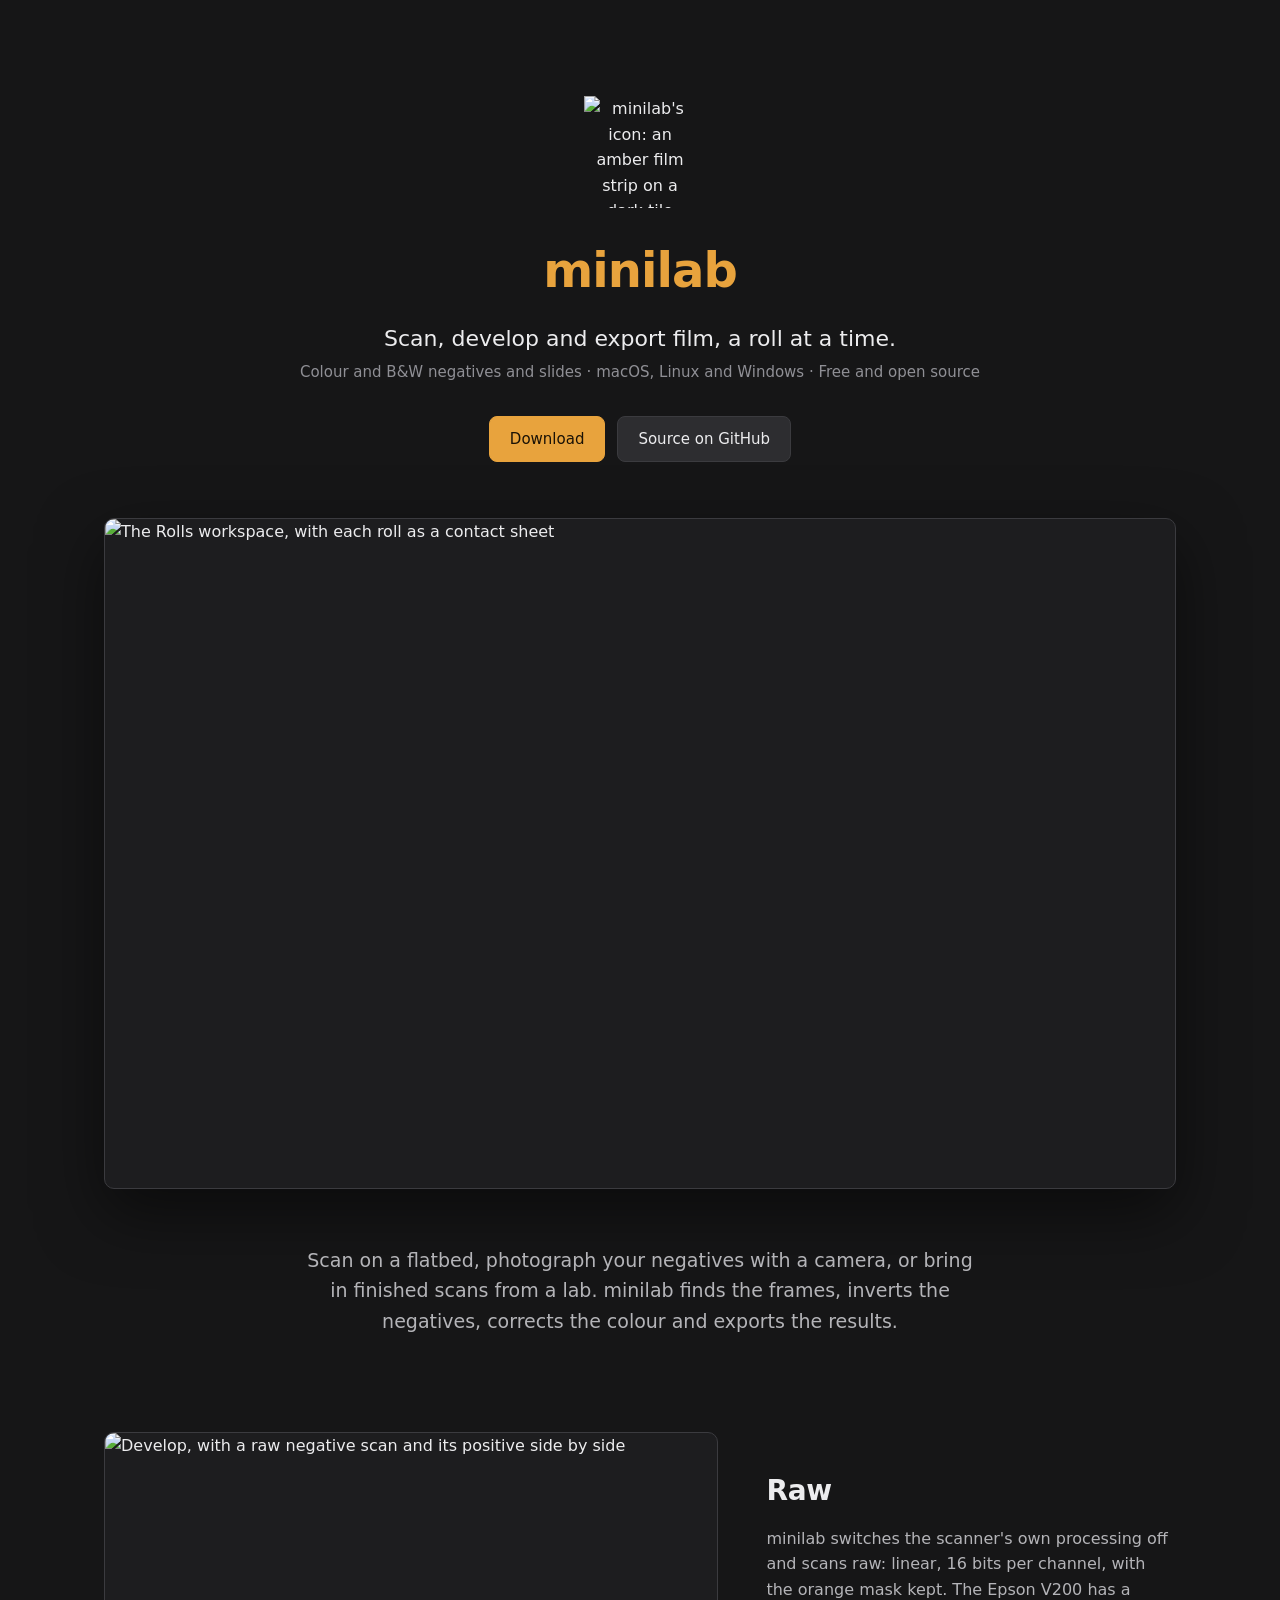
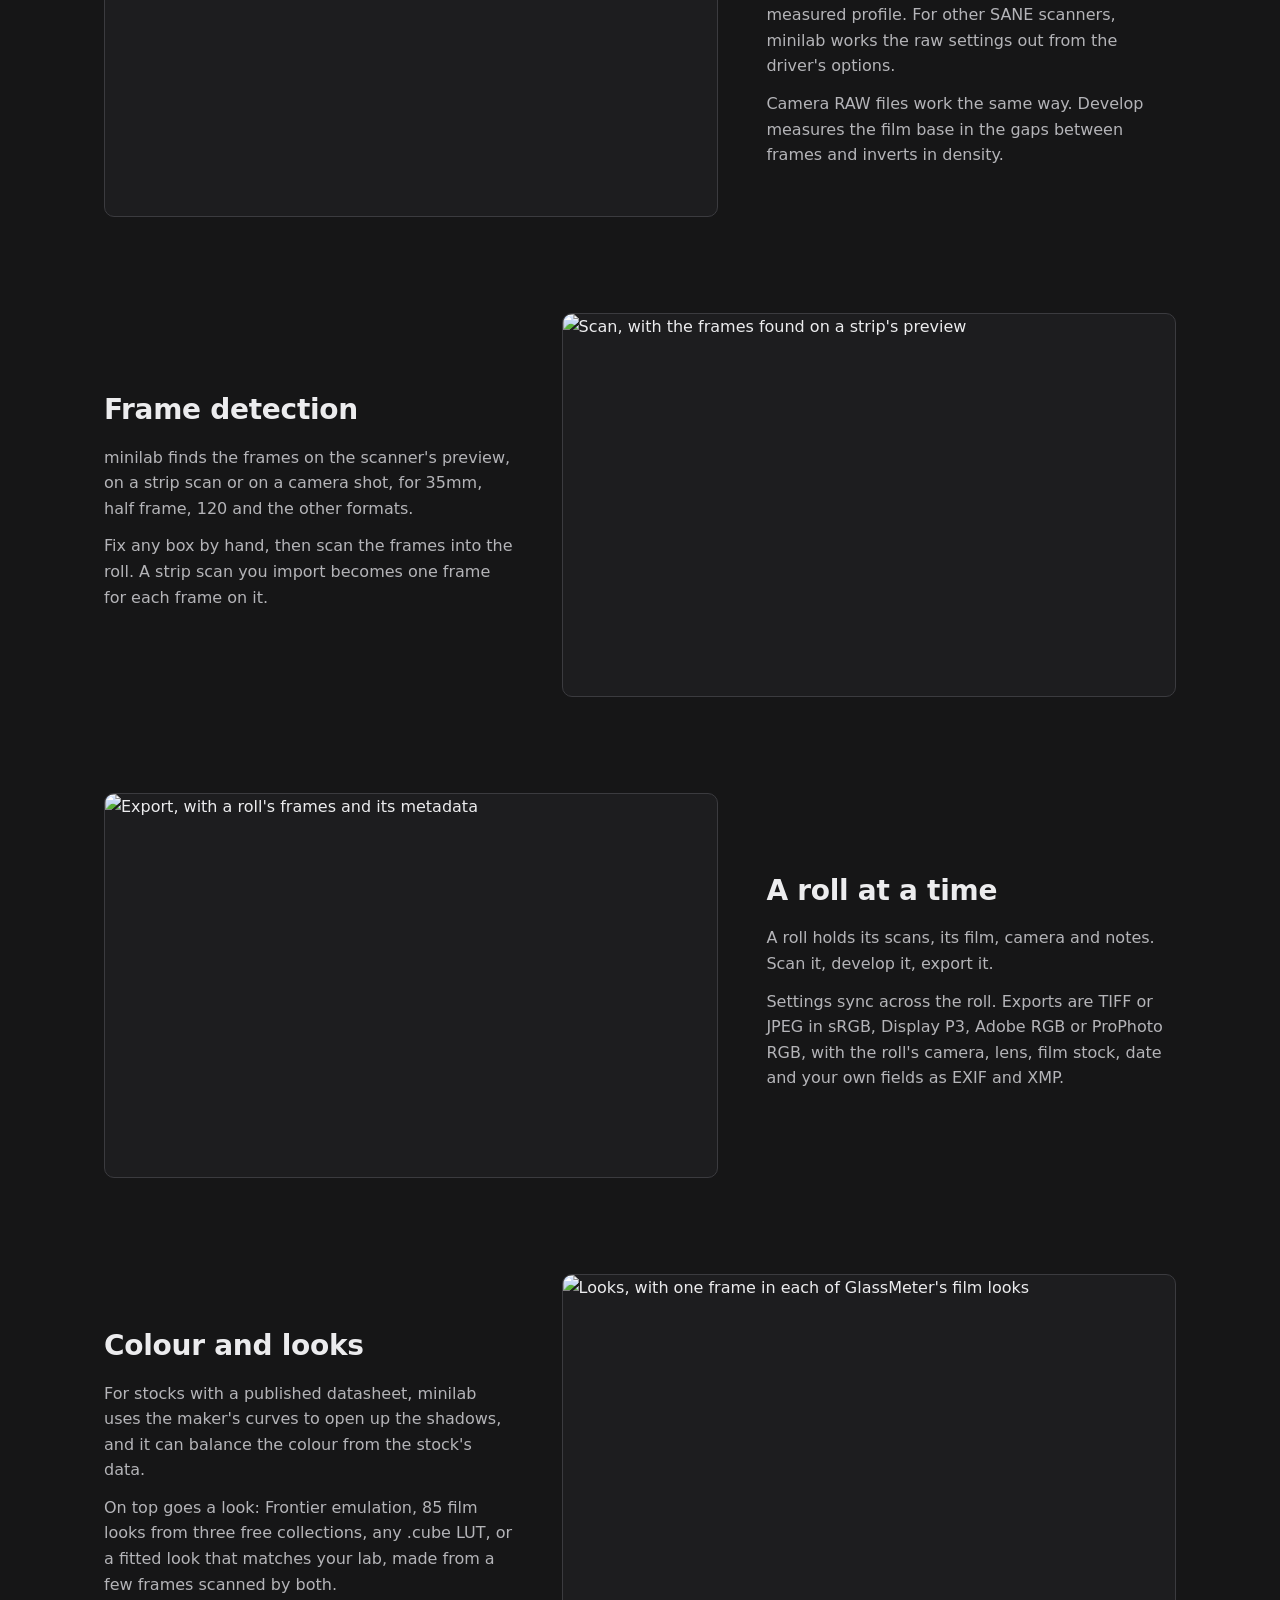
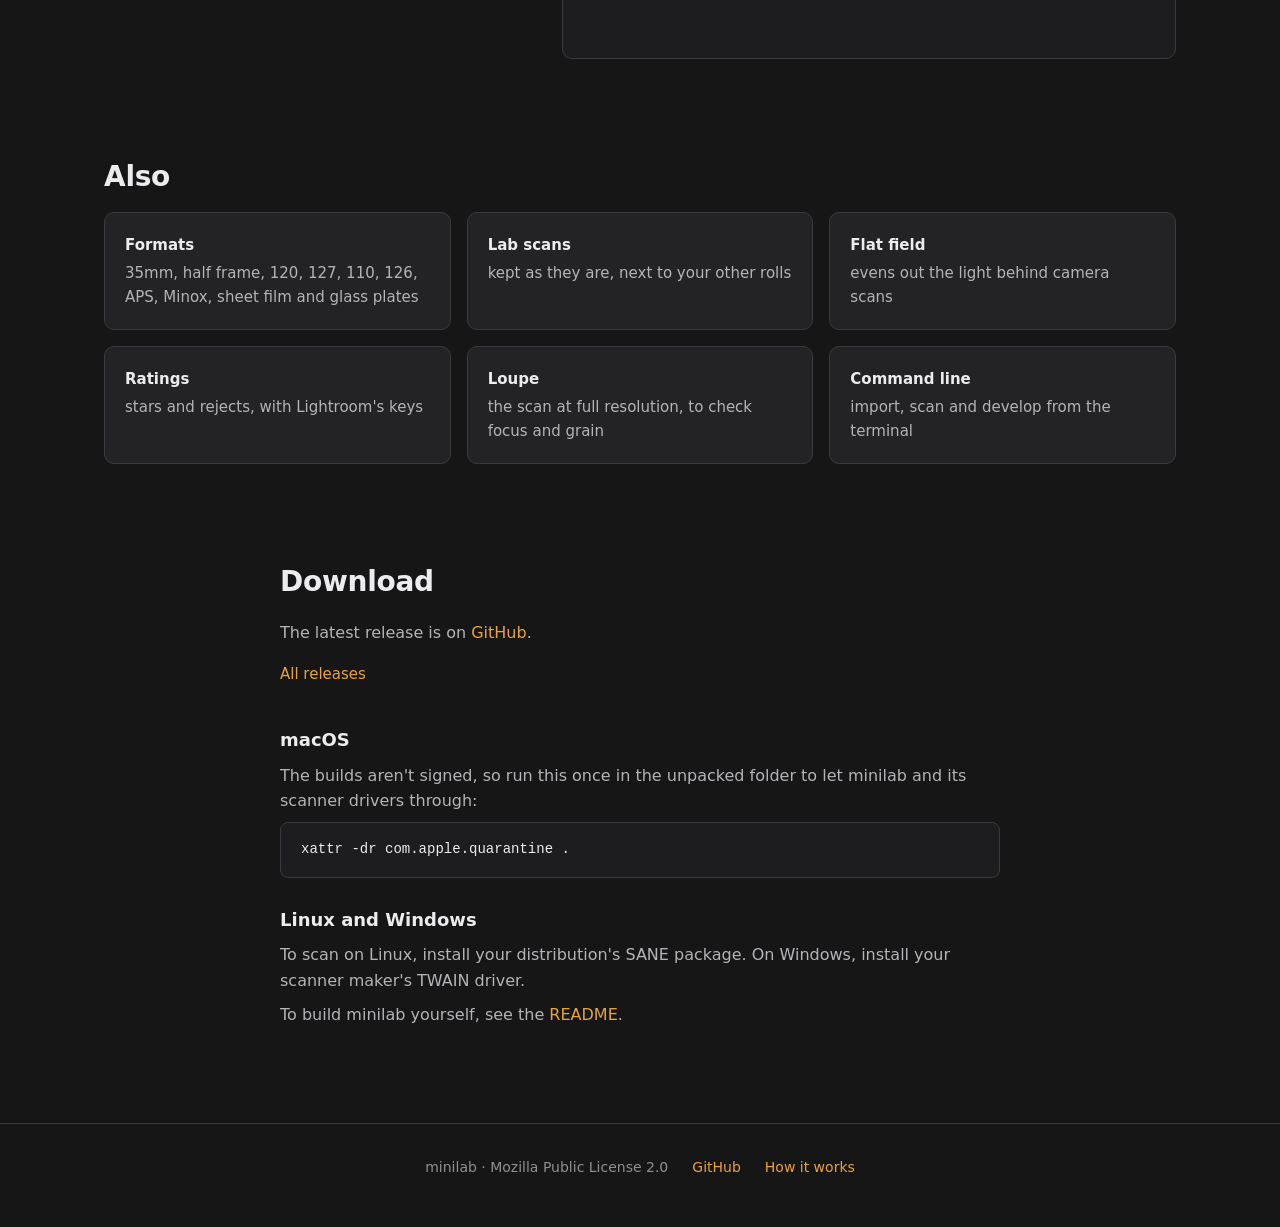
==== site/index.html @ f27b5170 "feat: A website on GitHub Pages site/ has a one-page site in the app's colours: what minilab does, a" ====
<!doctype html>
<html lang="en">
<head>
  <meta charset="utf-8">
  <meta name="viewport" content="width=device-width, initial-scale=1">
  <title>minilab: scan, develop and export film</title>
  <meta name="description" content="minilab scans, develops and exports film, a roll at a time. Colour and black and white negatives and slides, on macOS, Linux and Windows. Free and open source.">
  <link rel="icon" href="icon.svg" type="image/svg+xml">
  <link rel="stylesheet" href="style.css">
</head>
<body>
  <header class="hero">
    <img class="icon" src="icon.svg" width="112" height="112" alt="minilab's icon: an amber film strip on a dark tile">
    <h1>minilab</h1>
    <p class="lead">Scan, develop and export film, a roll at a time.</p>
    <p class="facts">Colour and B&amp;W negatives and slides · macOS, Linux and Windows · Free and open source</p>
    <nav class="actions">
      <a class="button primary" href="#download">Download</a>
      <a class="button" href="https://github.com/vdmkenny/minilab">Source on GitHub</a>
    </nav>
  </header>

  <main>
    <figure class="shot wide">
      <img src="images/rolls.webp" width="2880" height="1800" alt="The Rolls workspace, with each roll as a contact sheet">
    </figure>

    <p class="intro">Scan on a flatbed, photograph your negatives with a camera, or bring in finished
      scans from a lab. minilab finds the frames, inverts the negatives, corrects the colour and
      exports the results.</p>

    <section class="feature">
      <figure class="shot"><img src="images/develop.webp" width="2880" height="1800" loading="lazy" alt="Develop, with a raw negative scan and its positive side by side"></figure>
      <div class="text">
        <h2>Raw</h2>
        <p>minilab switches the scanner's own processing off and scans raw: linear, 16 bits per
          channel, with the orange mask kept. The Epson V200 has a measured profile. For other SANE
          scanners, minilab works the raw settings out from the driver's options.</p>
        <p>Camera RAW files work the same way. Develop measures the film base in the gaps between
          frames and inverts in density.</p>
      </div>
    </section>

    <section class="feature">
      <figure class="shot"><img src="images/scan.webp" width="2880" height="1800" loading="lazy" alt="Scan, with the frames found on a strip's preview"></figure>
      <div class="text">
        <h2>Frame detection</h2>
        <p>minilab finds the frames on the scanner's preview, on a strip scan or on a camera shot,
          for 35mm, half frame, 120 and the other formats.</p>
        <p>Fix any box by hand, then scan the frames into the roll. A strip scan you import becomes
          one frame for each frame on it.</p>
      </div>
    </section>

    <section class="feature">
      <figure class="shot"><img src="images/export.webp" width="2880" height="1800" loading="lazy" alt="Export, with a roll's frames and its metadata"></figure>
      <div class="text">
        <h2>A roll at a time</h2>
        <p>A roll holds its scans, its film, camera and notes. Scan it, develop it, export it.</p>
        <p>Settings sync across the roll. Exports are TIFF or JPEG in sRGB, Display P3, Adobe RGB or
          ProPhoto RGB, with the roll's camera, lens, film stock, date and your own fields as EXIF
          and XMP.</p>
      </div>
    </section>

    <section class="feature">
      <figure class="shot"><img src="images/looks.webp" width="2880" height="1800" loading="lazy" alt="Looks, with one frame in each of GlassMeter's film looks"></figure>
      <div class="text">
        <h2>Colour and looks</h2>
        <p>For stocks with a published datasheet, minilab uses the maker's curves to open up the
          shadows, and it can balance the colour from the stock's data.</p>
        <p>On top goes a look: Frontier emulation, 85 film looks from three free collections, any
          .cube LUT, or a fitted look that matches your lab, made from a few frames scanned by
          both.</p>
      </div>
    </section>

    <section class="more">
      <h2>Also</h2>
      <ul>
        <li><strong>Formats</strong> 35mm, half frame, 120, 127, 110, 126, APS, Minox, sheet film and glass plates</li>
        <li><strong>Lab scans</strong> kept as they are, next to your other rolls</li>
        <li><strong>Flat field</strong> evens out the light behind camera scans</li>
        <li><strong>Ratings</strong> stars and rejects, with Lightroom's keys</li>
        <li><strong>Loupe</strong> the scan at full resolution, to check focus and grain</li>
        <li><strong>Command line</strong> import, scan and develop from the terminal</li>
      </ul>
    </section>

    <section id="download" class="download">
      <h2>Download</h2>
      <p id="release" class="release">The latest release is on <a href="https://github.com/vdmkenny/minilab/releases/latest">GitHub</a>.</p>
      <ul id="files" class="files"></ul>
      <p id="extras" class="extras"><a href="https://github.com/vdmkenny/minilab/releases">All releases</a></p>

      <div class="setup">
        <h3>macOS</h3>
        <p>The builds aren't signed, so run this once in the unpacked folder to let minilab and its
          scanner drivers through:</p>
        <pre><code>xattr -dr com.apple.quarantine .</code></pre>
        <h3>Linux and Windows</h3>
        <p>To scan on Linux, install your distribution's SANE package. On Windows, install your
          scanner maker's TWAIN driver.</p>
        <p>To build minilab yourself, see the <a href="https://github.com/vdmkenny/minilab#building-it-yourself">README</a>.</p>
      </div>
    </section>
  </main>

  <footer>
    <span>minilab · Mozilla Public License 2.0</span>
    <a href="https://github.com/vdmkenny/minilab">GitHub</a>
    <a href="https://github.com/vdmkenny/minilab/blob/main/docs/design.md">How it works</a>
  </footer>

  <script src="downloads.js"></script>
</body>
</html>
---- site/style.css ----
/* The app's own colours, from src/ui/theme.zig. */
:root {
  --page: #1d1d1f;
  --header: #161617;
  --panel: #232325;
  --control: #2d2d30;
  --border: #3b3b3f;
  --text: #ececee;
  --text-secondary: #b4b4b8;
  --text-tertiary: #8f8f95;
  --accent: #e8a33d;
  --on-accent: #1a1206;
  --mono: ui-monospace, "SF Mono", "JetBrains Mono", Menlo, Consolas, monospace;
  color-scheme: dark;
}

* {
  box-sizing: border-box;
}

body {
  margin: 0;
  background: var(--header);
  color: var(--text);
  font: 16px/1.6 system-ui, -apple-system, "Segoe UI", "IBM Plex Sans", sans-serif;
  -webkit-font-smoothing: antialiased;
}

a {
  color: var(--accent);
  text-decoration: none;
}

a:hover {
  text-decoration: underline;
}

main {
  max-width: 1120px;
  margin: 0 auto;
  padding: 0 24px;
}

.hero {
  text-align: center;
  padding: 96px 24px 56px;
}

.icon {
  display: block;
  margin: 0 auto 24px;
}

h1 {
  margin: 0;
  color: var(--accent);
  font-size: 48px;
  font-weight: 600;
  letter-spacing: -0.02em;
}

.lead {
  margin: 12px 0 4px;
  font-size: 22px;
  color: var(--text);
}

.facts {
  margin: 0;
  color: var(--text-tertiary);
  font-size: 15px;
}

.actions {
  display: flex;
  gap: 12px;
  justify-content: center;
  flex-wrap: wrap;
  margin-top: 32px;
}

.button {
  display: inline-block;
  padding: 10px 20px;
  border: 1px solid var(--border);
  border-radius: 8px;
  background: var(--control);
  color: var(--text);
  font-size: 15px;
  font-weight: 500;
}

.button:hover {
  text-decoration: none;
  border-color: var(--text-tertiary);
}

.button.primary {
  background: var(--accent);
  border-color: var(--accent);
  color: var(--on-accent);
}

.shot {
  margin: 0;
}

.shot img {
  display: block;
  width: 100%;
  height: auto;
  border: 1px solid var(--border);
  border-radius: 10px;
  background: var(--page);
}

.shot.wide img {
  box-shadow: 0 24px 64px rgba(0, 0, 0, 0.5);
}

.intro {
  max-width: 680px;
  margin: 56px auto 96px;
  text-align: center;
  color: var(--text-secondary);
  font-size: 19px;
}

.feature {
  display: grid;
  grid-template-columns: 3fr 2fr;
  gap: 48px;
  align-items: center;
  margin-bottom: 96px;
}

.feature:nth-of-type(even) {
  grid-template-columns: 2fr 3fr;
}

.feature:nth-of-type(even) .shot {
  order: 2;
}

h2 {
  margin: 0 0 12px;
  font-size: 28px;
  font-weight: 600;
  letter-spacing: -0.01em;
}

.text p {
  margin: 0 0 12px;
  color: var(--text-secondary);
}

.more {
  margin-bottom: 96px;
}

.more ul {
  display: grid;
  grid-template-columns: repeat(3, 1fr);
  gap: 16px;
  margin: 0;
  padding: 0;
  list-style: none;
}

.more li {
  padding: 20px;
  border: 1px solid var(--border);
  border-radius: 10px;
  background: var(--panel);
  color: var(--text-secondary);
  font-size: 15px;
}

.more strong {
  display: block;
  margin-bottom: 4px;
  color: var(--text);
  font-weight: 600;
}

.download {
  max-width: 720px;
  margin: 0 auto 96px;
}

.release {
  color: var(--text-secondary);
}

.files {
  margin: 16px 0;
  padding: 0;
  list-style: none;
  border: 1px solid var(--border);
  border-radius: 10px;
  background: var(--panel);
}

.files:empty {
  display: none;
}

.files li + li {
  border-top: 1px solid var(--border);
}

.files a {
  display: flex;
  justify-content: space-between;
  gap: 16px;
  padding: 14px 20px;
  color: var(--text);
}

.files a:hover {
  background: var(--control);
  text-decoration: none;
}

.files .name {
  font-family: var(--mono);
  font-size: 13px;
  color: var(--text-tertiary);
  text-align: right;
}

.extras {
  color: var(--text-tertiary);
  font-size: 15px;
}

.setup {
  margin-top: 40px;
}

h3 {
  margin: 28px 0 8px;
  font-size: 18px;
  font-weight: 600;
}

.setup p {
  margin: 0 0 8px;
  color: var(--text-secondary);
}

pre {
  margin: 8px 0 0;
  padding: 14px 20px;
  border: 1px solid var(--border);
  border-radius: 8px;
  background: var(--page);
  overflow-x: auto;
}

code {
  font-family: var(--mono);
  font-size: 14px;
}

footer {
  display: flex;
  gap: 24px;
  justify-content: center;
  flex-wrap: wrap;
  padding: 32px 24px 48px;
  border-top: 1px solid var(--border);
  color: var(--text-tertiary);
  font-size: 14px;
}

@media (max-width: 860px) {
  .hero {
    padding-top: 64px;
  }

  .feature,
  .feature:nth-of-type(even) {
    grid-template-columns: 1fr;
    gap: 24px;
  }

  .feature:nth-of-type(even) .shot {
    order: 0;
  }

  .more ul {
    grid-template-columns: 1fr;
  }

  .files a {
    flex-direction: column;
    gap: 2px;
  }

  .files .name {
    text-align: left;
  }
}
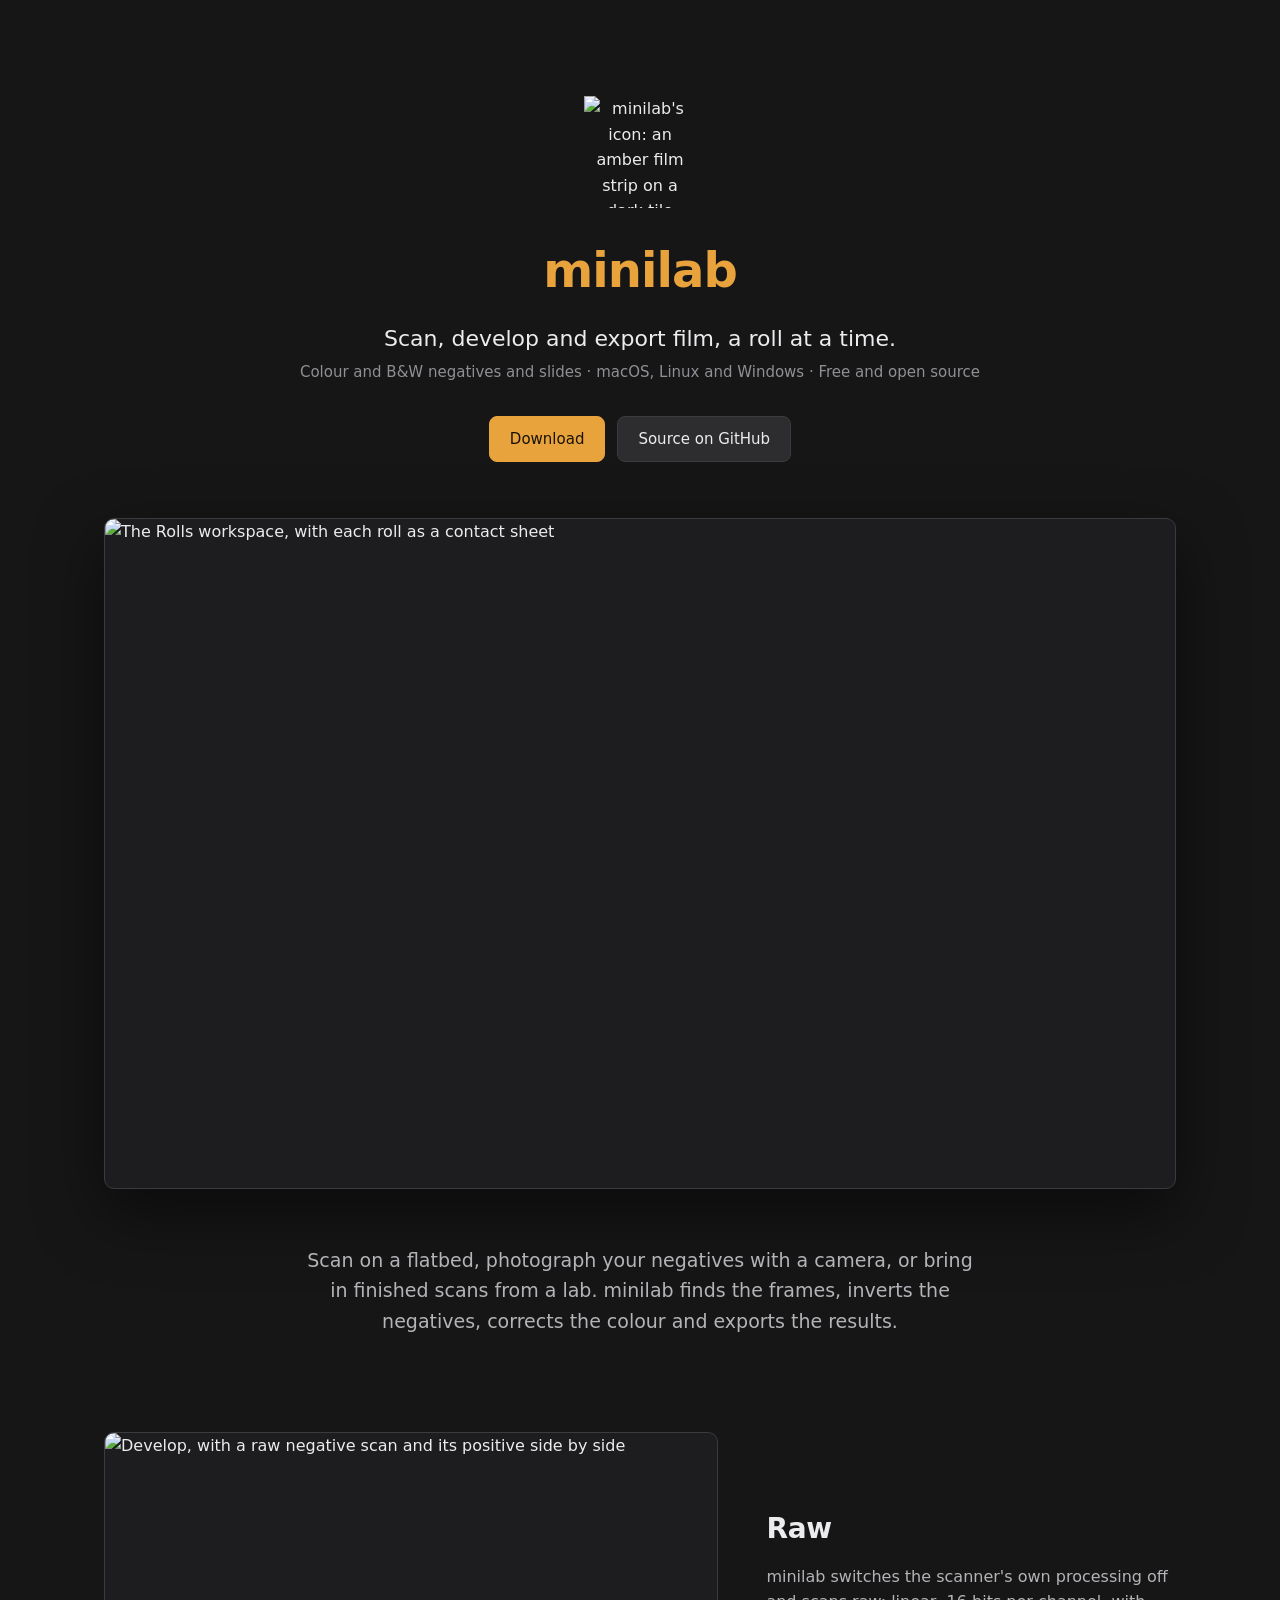
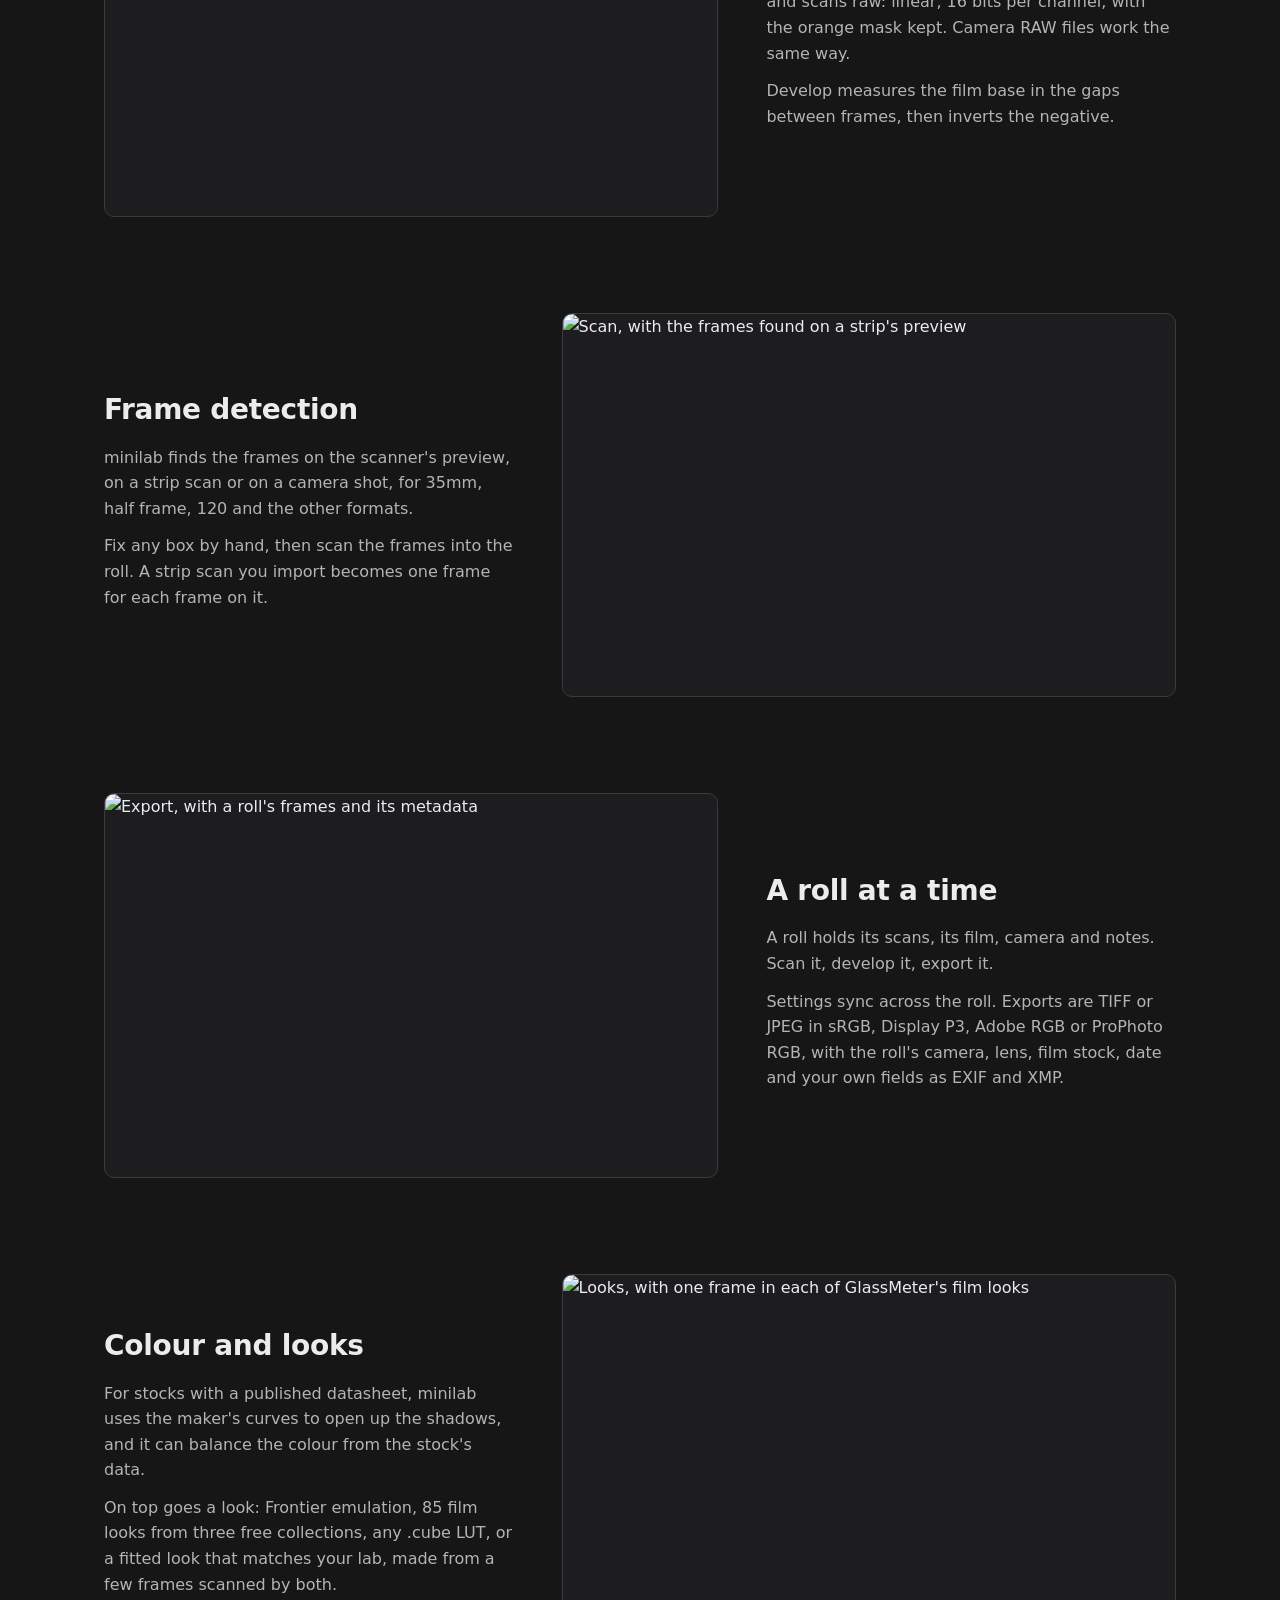
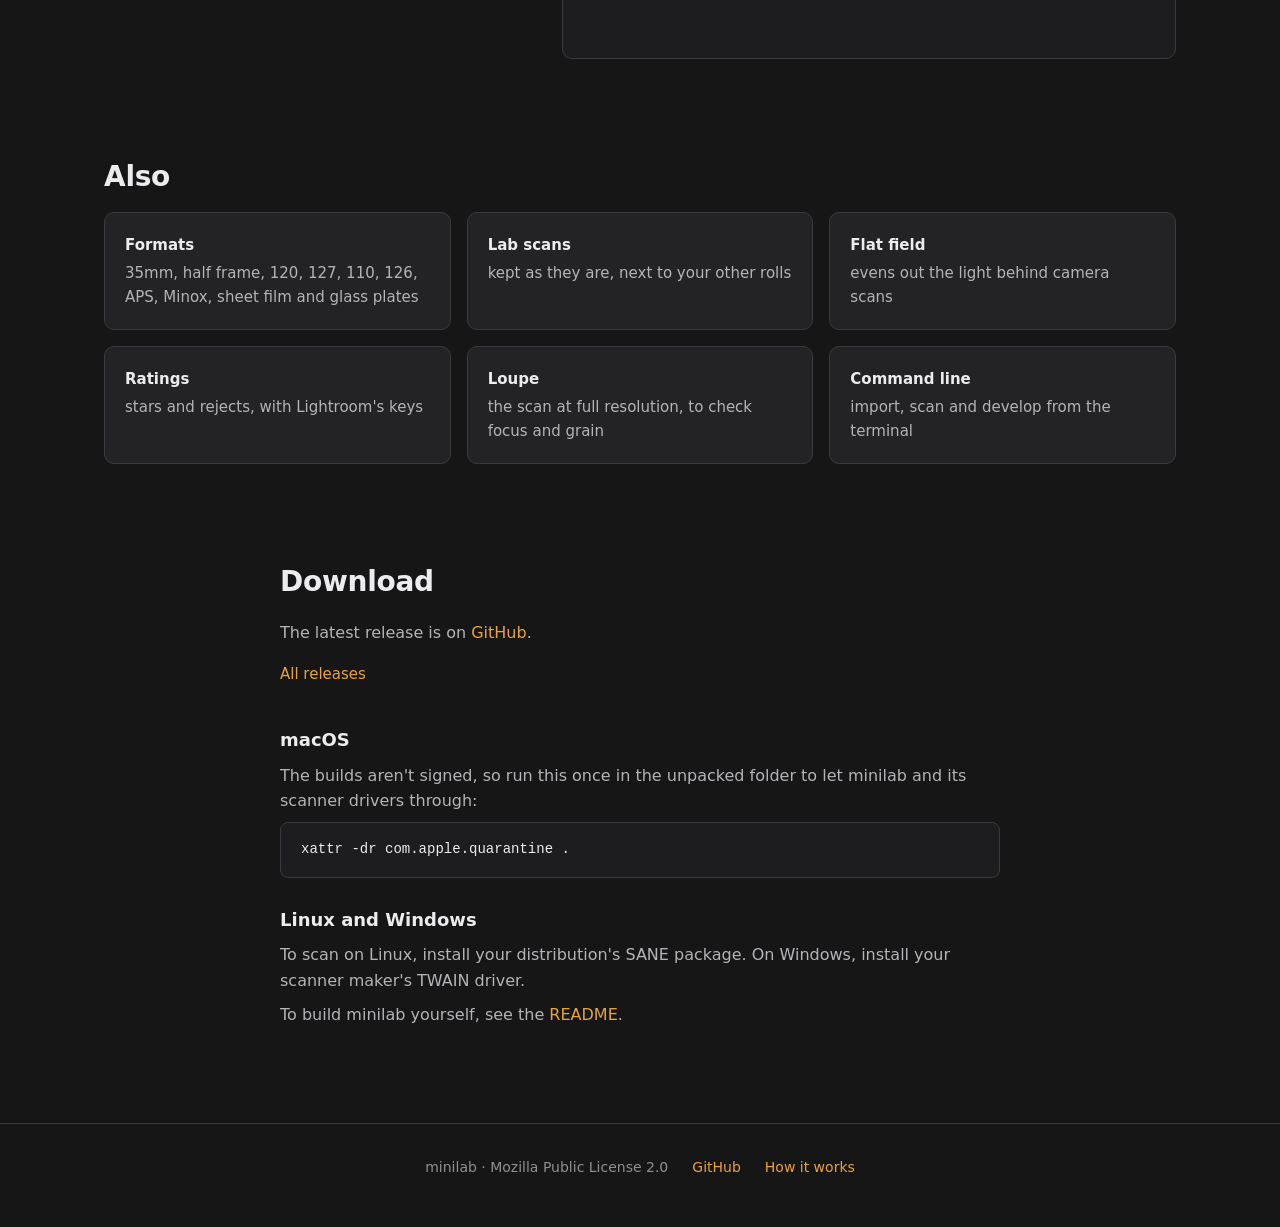
==== commit 264f50fa: "feat: The site's Raw section without the scanner model and internal terms" ====
--- a/site/index.html
+++ b/site/index.html
@@ -34,10 +34,8 @@
       <div class="text">
         <h2>Raw</h2>
         <p>minilab switches the scanner's own processing off and scans raw: linear, 16 bits per
-          channel, with the orange mask kept. The Epson V200 has a measured profile. For other SANE
-          scanners, minilab works the raw settings out from the driver's options.</p>
-        <p>Camera RAW files work the same way. Develop measures the film base in the gaps between
-          frames and inverts in density.</p>
+          channel, with the orange mask kept. Camera RAW files work the same way.</p>
+        <p>Develop measures the film base in the gaps between frames, then inverts the negative.</p>
       </div>
     </section>
 
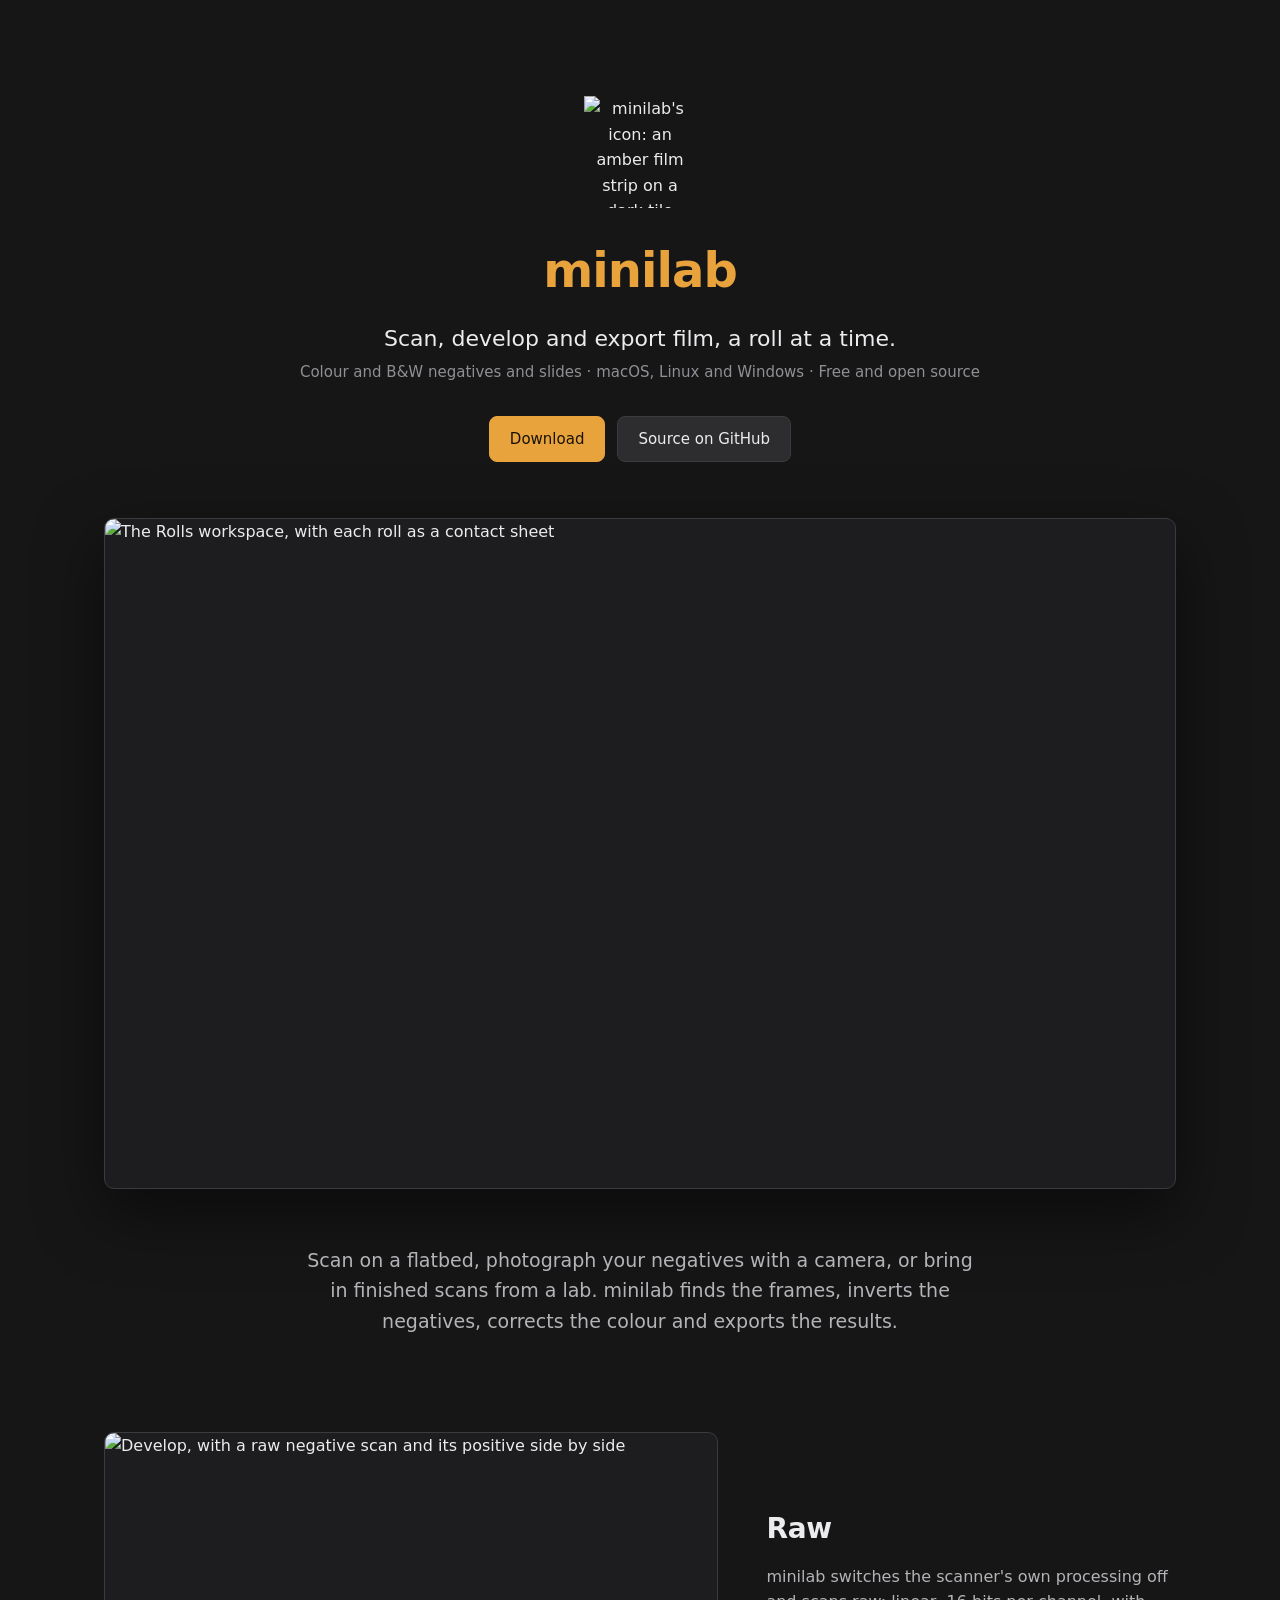
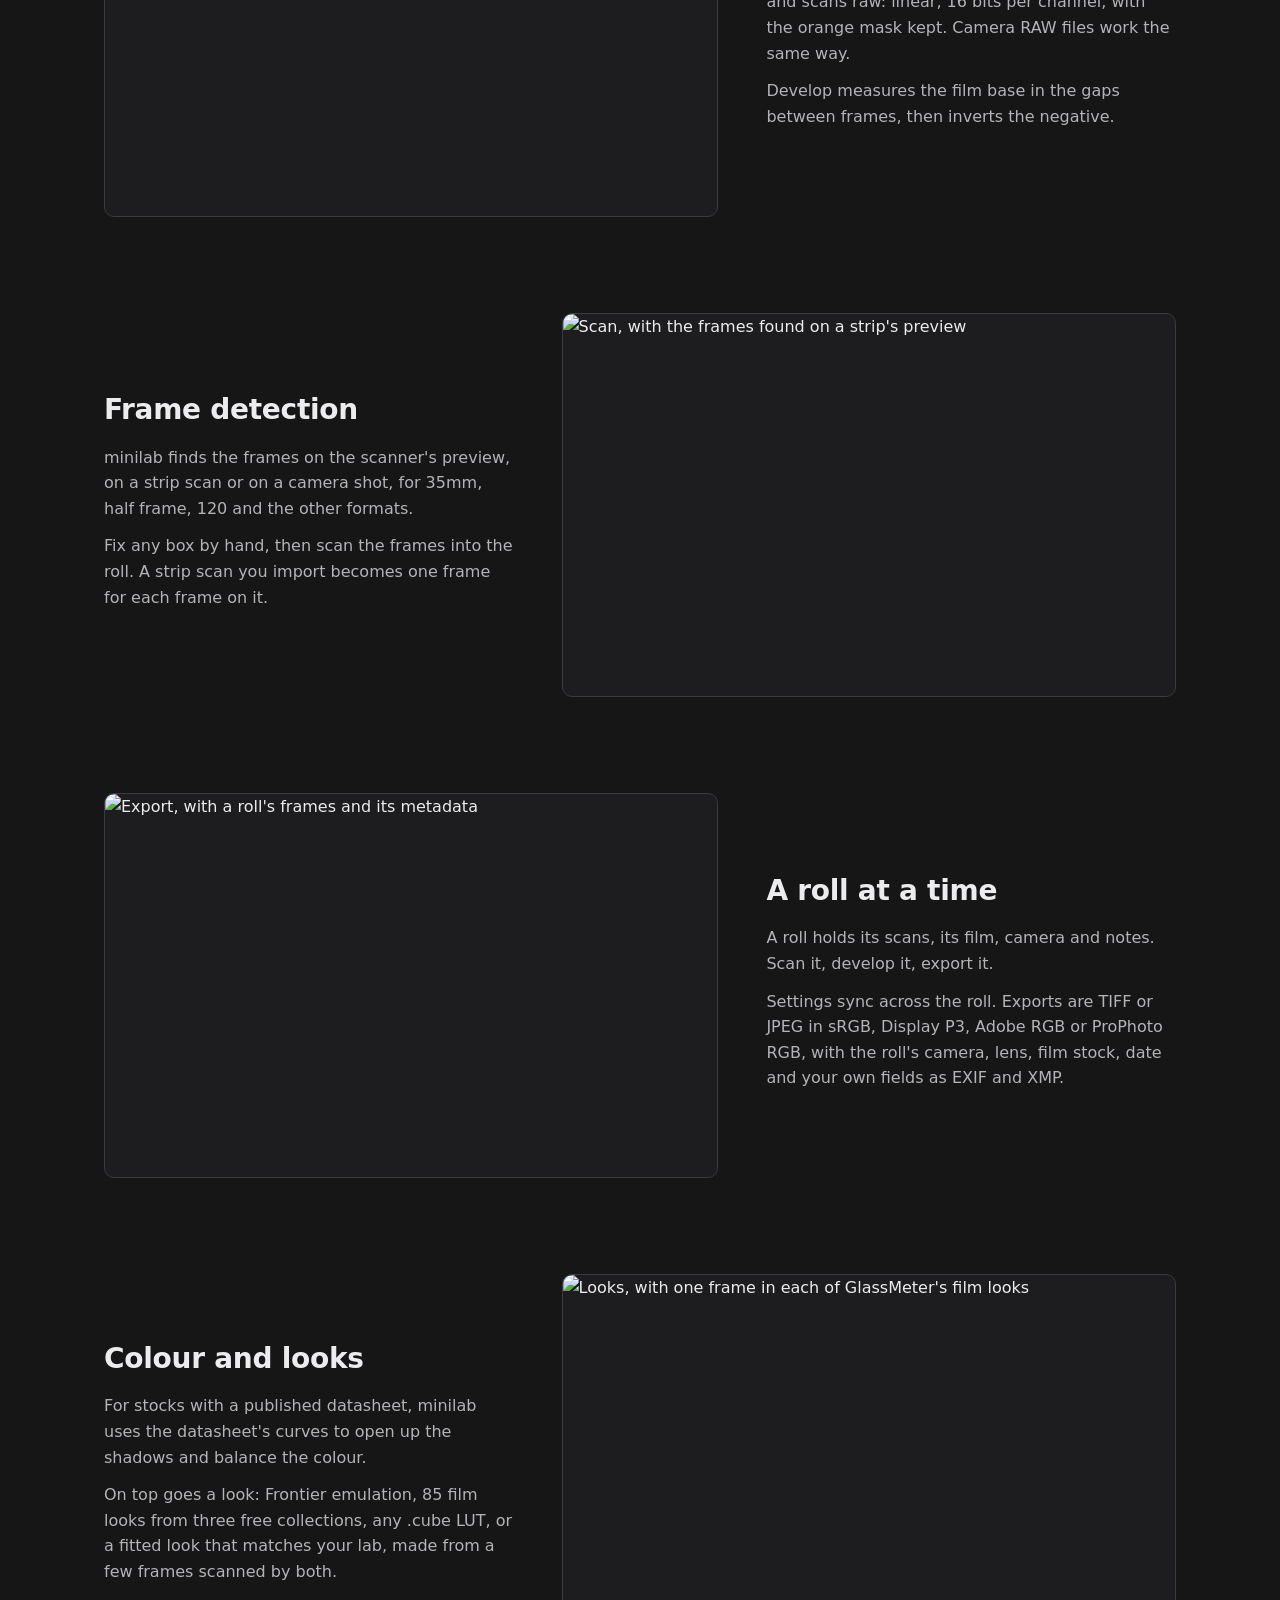
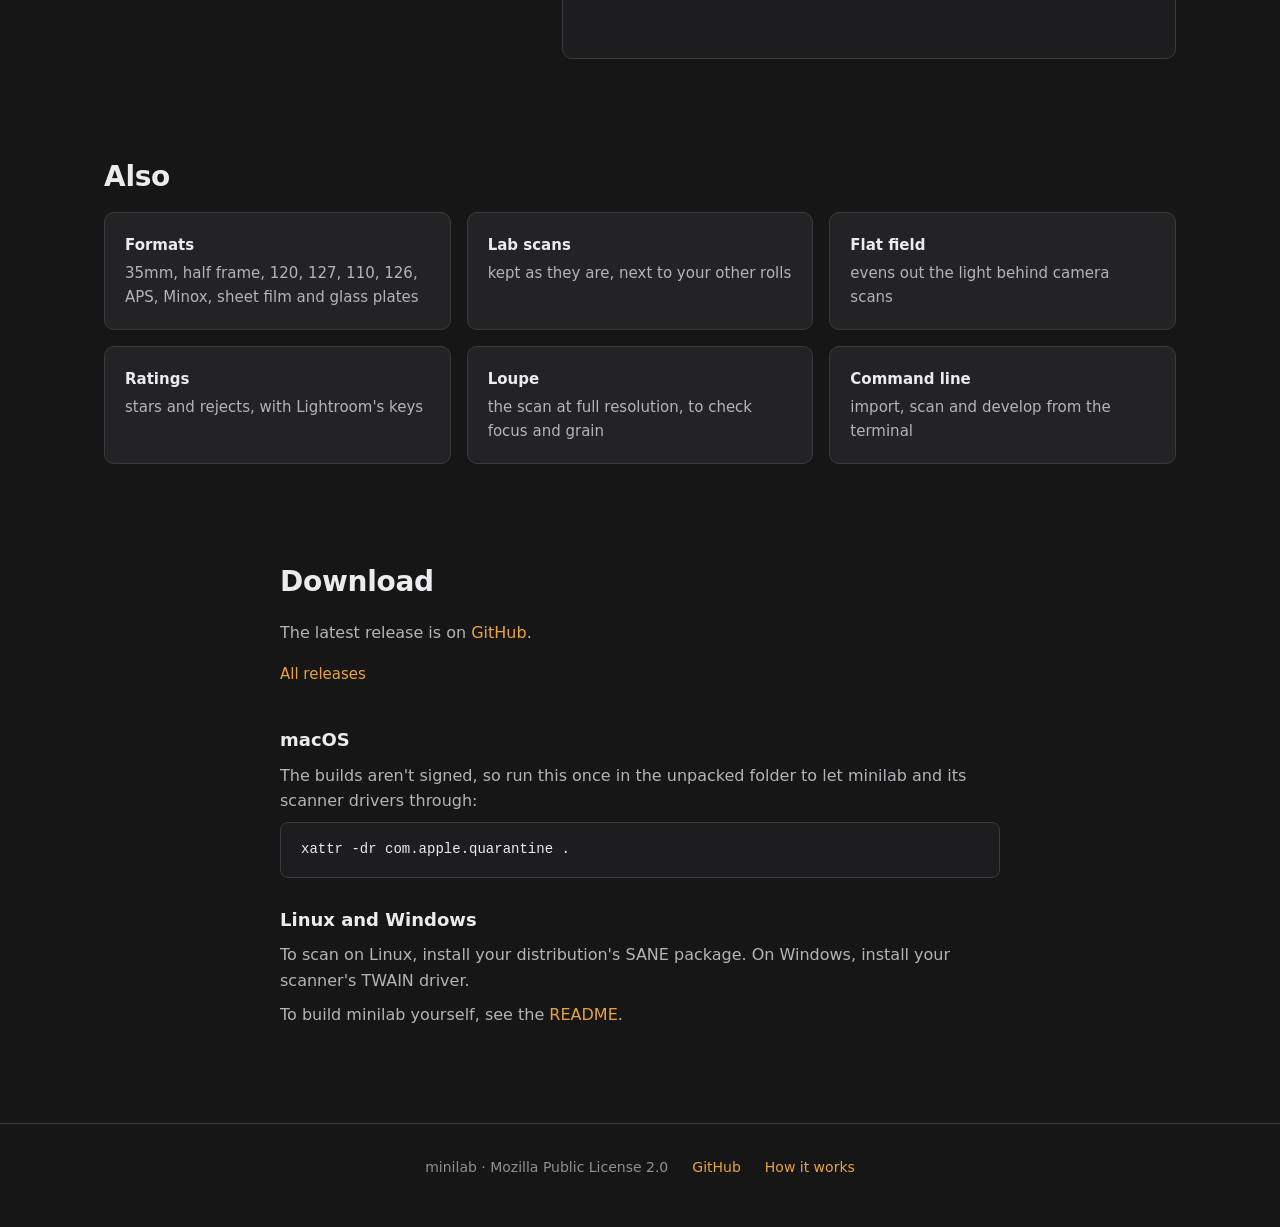
==== commit bfdf6e6c: "docs: Concrete wording instead of "the maker's" on the site and in the README" ====
--- a/site/index.html
+++ b/site/index.html
@@ -65,8 +65,8 @@
       <figure class="shot"><img src="images/looks.webp" width="2880" height="1800" loading="lazy" alt="Looks, with one frame in each of GlassMeter's film looks"></figure>
       <div class="text">
         <h2>Colour and looks</h2>
-        <p>For stocks with a published datasheet, minilab uses the maker's curves to open up the
-          shadows, and it can balance the colour from the stock's data.</p>
+        <p>For stocks with a published datasheet, minilab uses the datasheet's curves to open up the
+          shadows and balance the colour.</p>
         <p>On top goes a look: Frontier emulation, 85 film looks from three free collections, any
           .cube LUT, or a fitted look that matches your lab, made from a few frames scanned by
           both.</p>
@@ -98,7 +98,7 @@
         <pre><code>xattr -dr com.apple.quarantine .</code></pre>
         <h3>Linux and Windows</h3>
         <p>To scan on Linux, install your distribution's SANE package. On Windows, install your
-          scanner maker's TWAIN driver.</p>
+          scanner's TWAIN driver.</p>
         <p>To build minilab yourself, see the <a href="https://github.com/vdmkenny/minilab#building-it-yourself">README</a>.</p>
       </div>
     </section>
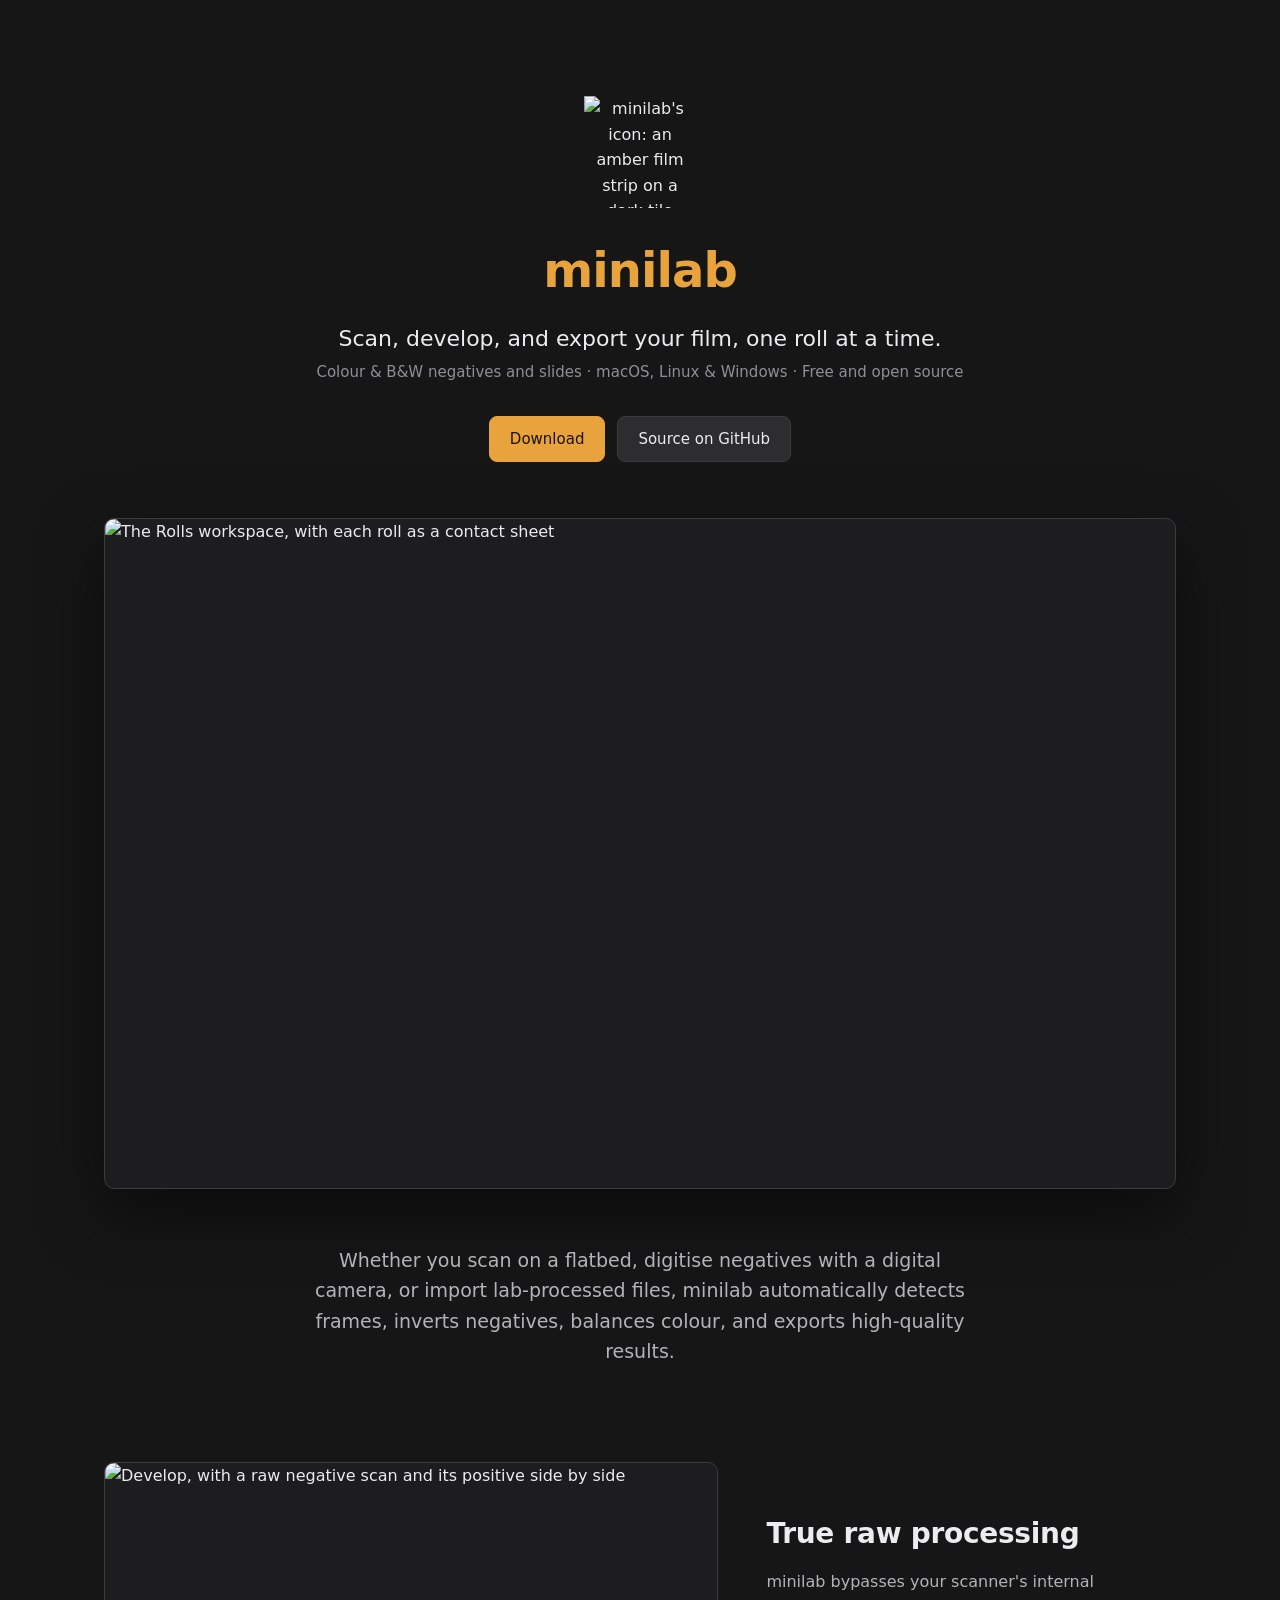
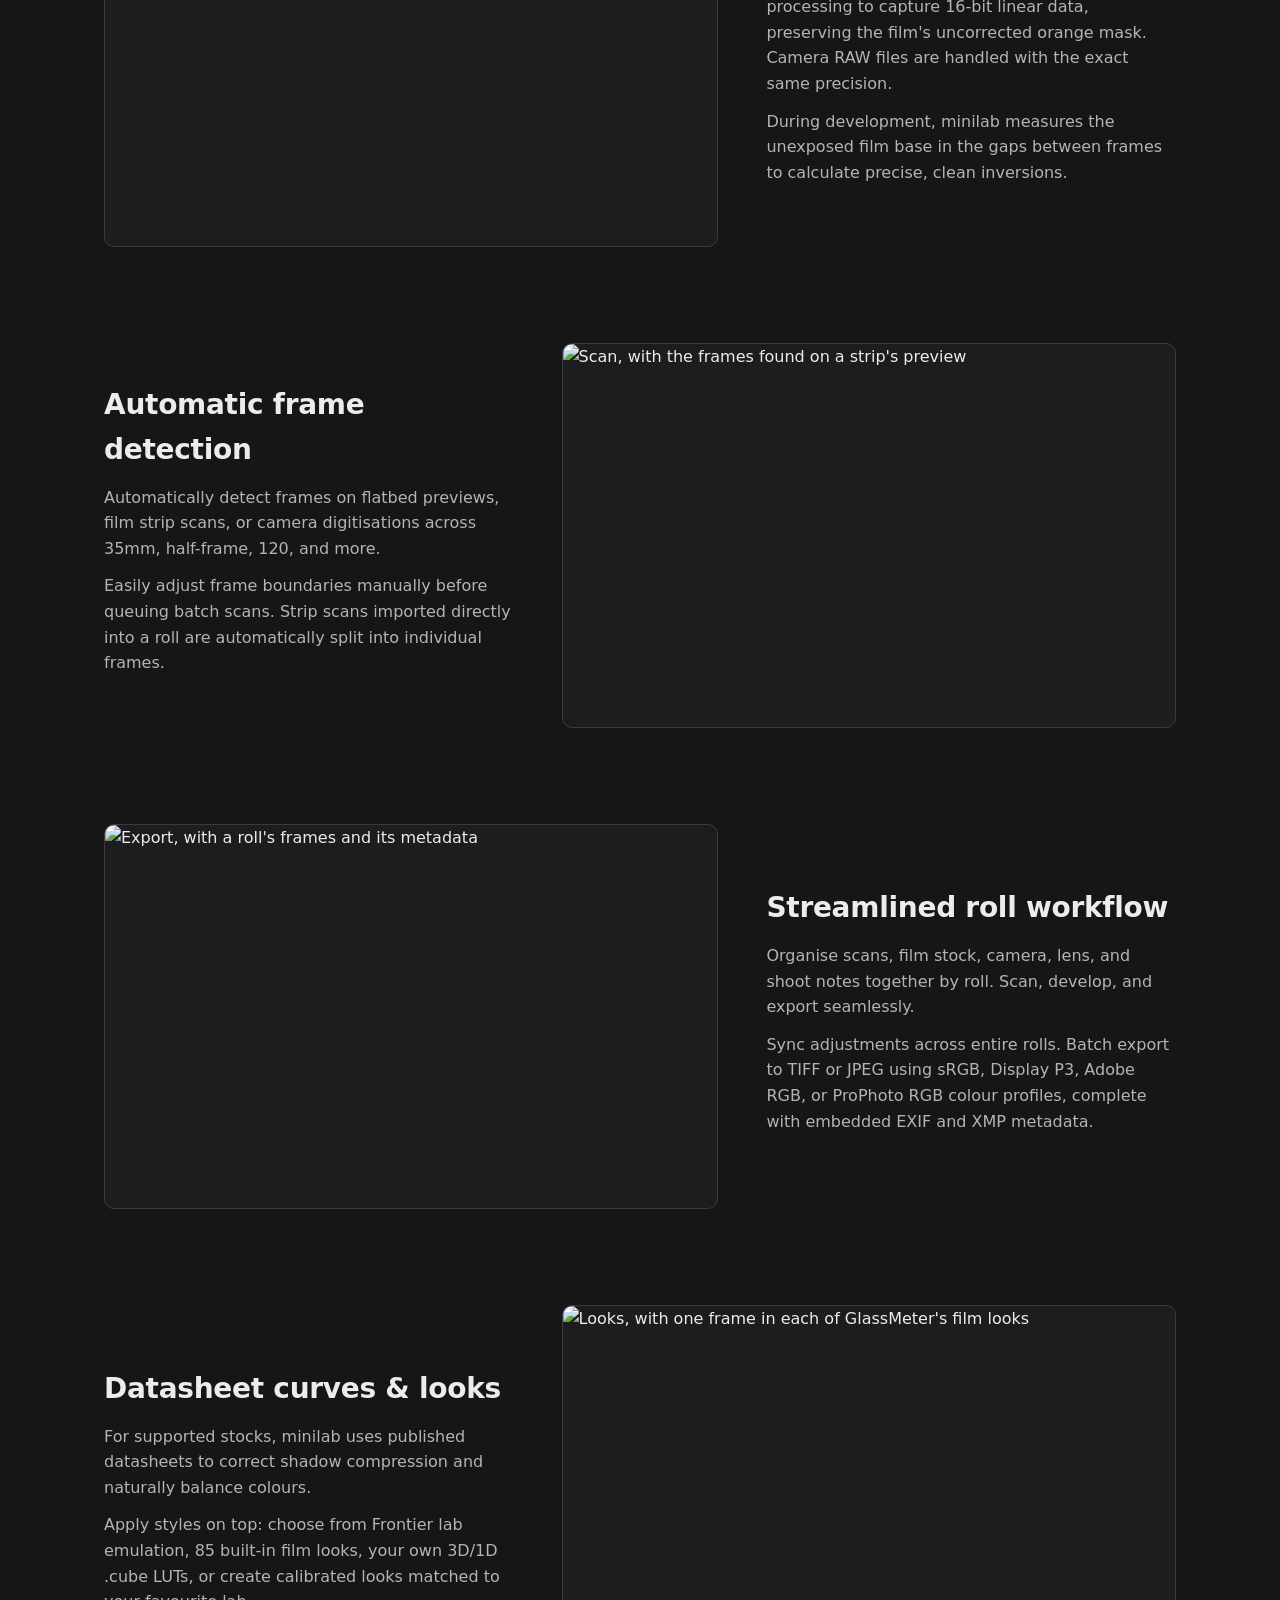
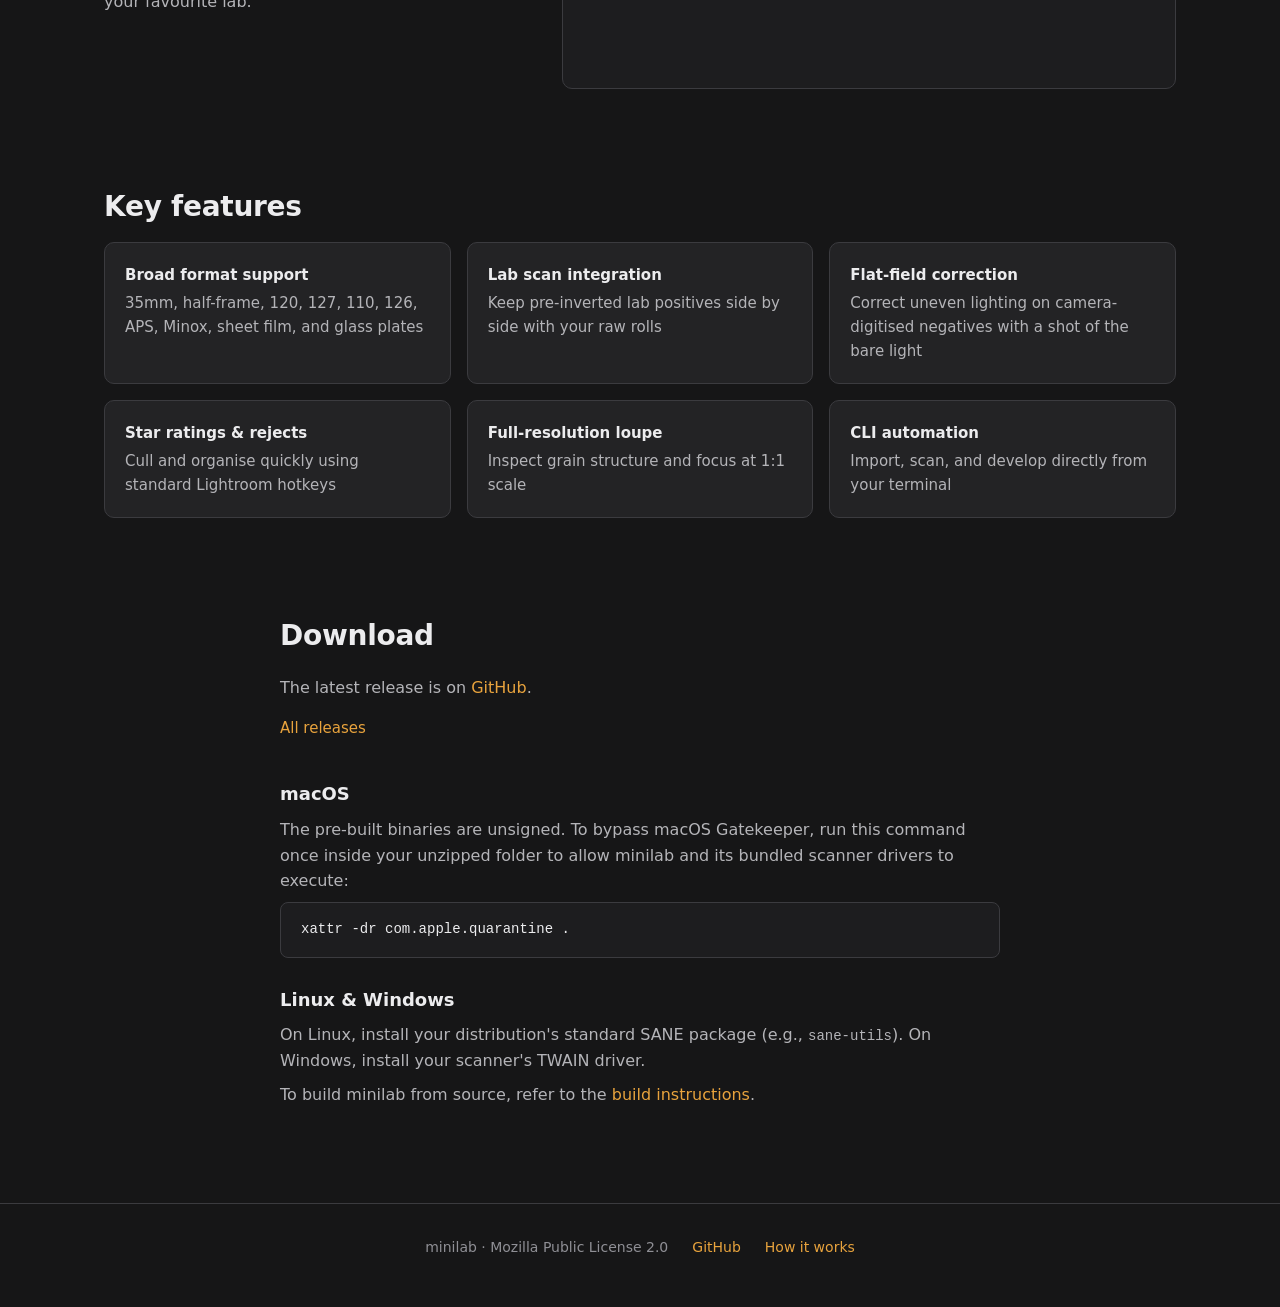
==== commit ae0e3da3: "feat: The site's copy rewritten" ====
--- a/site/index.html
+++ b/site/index.html
@@ -12,8 +12,8 @@
   <header class="hero">
     <img class="icon" src="icon.svg" width="112" height="112" alt="minilab's icon: an amber film strip on a dark tile">
     <h1>minilab</h1>
-    <p class="lead">Scan, develop and export film, a roll at a time.</p>
-    <p class="facts">Colour and B&amp;W negatives and slides · macOS, Linux and Windows · Free and open source</p>
+    <p class="lead">Scan, develop, and export your film, one roll at a time.</p>
+    <p class="facts">Colour &amp; B&amp;W negatives and slides · macOS, Linux &amp; Windows · Free and open source</p>
     <nav class="actions">
       <a class="button primary" href="#download">Download</a>
       <a class="button" href="https://github.com/vdmkenny/minilab">Source on GitHub</a>
@@ -25,63 +25,65 @@
       <img src="images/rolls.webp" width="2880" height="1800" alt="The Rolls workspace, with each roll as a contact sheet">
     </figure>
 
-    <p class="intro">Scan on a flatbed, photograph your negatives with a camera, or bring in finished
-      scans from a lab. minilab finds the frames, inverts the negatives, corrects the colour and
-      exports the results.</p>
+    <p class="intro">Whether you scan on a flatbed, digitise negatives with a digital camera, or
+      import lab-processed files, minilab automatically detects frames, inverts negatives, balances
+      colour, and exports high-quality results.</p>
 
     <section class="feature">
       <figure class="shot"><img src="images/develop.webp" width="2880" height="1800" loading="lazy" alt="Develop, with a raw negative scan and its positive side by side"></figure>
       <div class="text">
-        <h2>Raw</h2>
-        <p>minilab switches the scanner's own processing off and scans raw: linear, 16 bits per
-          channel, with the orange mask kept. Camera RAW files work the same way.</p>
-        <p>Develop measures the film base in the gaps between frames, then inverts the negative.</p>
+        <h2>True raw processing</h2>
+        <p>minilab bypasses your scanner's internal processing to capture 16-bit linear data,
+          preserving the film's uncorrected orange mask. Camera RAW files are handled with the
+          exact same precision.</p>
+        <p>During development, minilab measures the unexposed film base in the gaps between frames
+          to calculate precise, clean inversions.</p>
       </div>
     </section>
 
     <section class="feature">
       <figure class="shot"><img src="images/scan.webp" width="2880" height="1800" loading="lazy" alt="Scan, with the frames found on a strip's preview"></figure>
       <div class="text">
-        <h2>Frame detection</h2>
-        <p>minilab finds the frames on the scanner's preview, on a strip scan or on a camera shot,
-          for 35mm, half frame, 120 and the other formats.</p>
-        <p>Fix any box by hand, then scan the frames into the roll. A strip scan you import becomes
-          one frame for each frame on it.</p>
+        <h2>Automatic frame detection</h2>
+        <p>Automatically detect frames on flatbed previews, film strip scans, or camera
+          digitisations across 35mm, half-frame, 120, and more.</p>
+        <p>Easily adjust frame boundaries manually before queuing batch scans. Strip scans imported
+          directly into a roll are automatically split into individual frames.</p>
       </div>
     </section>
 
     <section class="feature">
       <figure class="shot"><img src="images/export.webp" width="2880" height="1800" loading="lazy" alt="Export, with a roll's frames and its metadata"></figure>
       <div class="text">
-        <h2>A roll at a time</h2>
-        <p>A roll holds its scans, its film, camera and notes. Scan it, develop it, export it.</p>
-        <p>Settings sync across the roll. Exports are TIFF or JPEG in sRGB, Display P3, Adobe RGB or
-          ProPhoto RGB, with the roll's camera, lens, film stock, date and your own fields as EXIF
-          and XMP.</p>
+        <h2>Streamlined roll workflow</h2>
+        <p>Organise scans, film stock, camera, lens, and shoot notes together by roll. Scan,
+          develop, and export seamlessly.</p>
+        <p>Sync adjustments across entire rolls. Batch export to TIFF or JPEG using sRGB, Display
+          P3, Adobe RGB, or ProPhoto RGB colour profiles, complete with embedded EXIF and XMP
+          metadata.</p>
       </div>
     </section>
 
     <section class="feature">
       <figure class="shot"><img src="images/looks.webp" width="2880" height="1800" loading="lazy" alt="Looks, with one frame in each of GlassMeter's film looks"></figure>
       <div class="text">
-        <h2>Colour and looks</h2>
-        <p>For stocks with a published datasheet, minilab uses the datasheet's curves to open up the
-          shadows and balance the colour.</p>
-        <p>On top goes a look: Frontier emulation, 85 film looks from three free collections, any
-          .cube LUT, or a fitted look that matches your lab, made from a few frames scanned by
-          both.</p>
+        <h2>Datasheet curves &amp; looks</h2>
+        <p>For supported stocks, minilab uses published datasheets to correct shadow compression
+          and naturally balance colours.</p>
+        <p>Apply styles on top: choose from Frontier lab emulation, 85 built-in film looks, your own
+          3D/1D .cube LUTs, or create calibrated looks matched to your favourite lab.</p>
       </div>
     </section>
 
     <section class="more">
-      <h2>Also</h2>
+      <h2>Key features</h2>
       <ul>
-        <li><strong>Formats</strong> 35mm, half frame, 120, 127, 110, 126, APS, Minox, sheet film and glass plates</li>
-        <li><strong>Lab scans</strong> kept as they are, next to your other rolls</li>
-        <li><strong>Flat field</strong> evens out the light behind camera scans</li>
-        <li><strong>Ratings</strong> stars and rejects, with Lightroom's keys</li>
-        <li><strong>Loupe</strong> the scan at full resolution, to check focus and grain</li>
-        <li><strong>Command line</strong> import, scan and develop from the terminal</li>
+        <li><strong>Broad format support</strong> 35mm, half-frame, 120, 127, 110, 126, APS, Minox, sheet film, and glass plates</li>
+        <li><strong>Lab scan integration</strong> Keep pre-inverted lab positives side by side with your raw rolls</li>
+        <li><strong>Flat-field correction</strong> Correct uneven lighting on camera-digitised negatives with a shot of the bare light</li>
+        <li><strong>Star ratings &amp; rejects</strong> Cull and organise quickly using standard Lightroom hotkeys</li>
+        <li><strong>Full-resolution loupe</strong> Inspect grain structure and focus at 1:1 scale</li>
+        <li><strong>CLI automation</strong> Import, scan, and develop directly from your terminal</li>
       </ul>
     </section>
 
@@ -93,13 +95,14 @@
 
       <div class="setup">
         <h3>macOS</h3>
-        <p>The builds aren't signed, so run this once in the unpacked folder to let minilab and its
-          scanner drivers through:</p>
+        <p>The pre-built binaries are unsigned. To bypass macOS Gatekeeper, run this command once
+          inside your unzipped folder to allow minilab and its bundled scanner drivers to
+          execute:</p>
         <pre><code>xattr -dr com.apple.quarantine .</code></pre>
-        <h3>Linux and Windows</h3>
-        <p>To scan on Linux, install your distribution's SANE package. On Windows, install your
-          scanner's TWAIN driver.</p>
-        <p>To build minilab yourself, see the <a href="https://github.com/vdmkenny/minilab#building-it-yourself">README</a>.</p>
+        <h3>Linux &amp; Windows</h3>
+        <p>On Linux, install your distribution's standard SANE package (e.g., <code>sane-utils</code>).
+          On Windows, install your scanner's TWAIN driver.</p>
+        <p>To build minilab from source, refer to the <a href="https://github.com/vdmkenny/minilab#building-it-yourself">build instructions</a>.</p>
       </div>
     </section>
   </main>
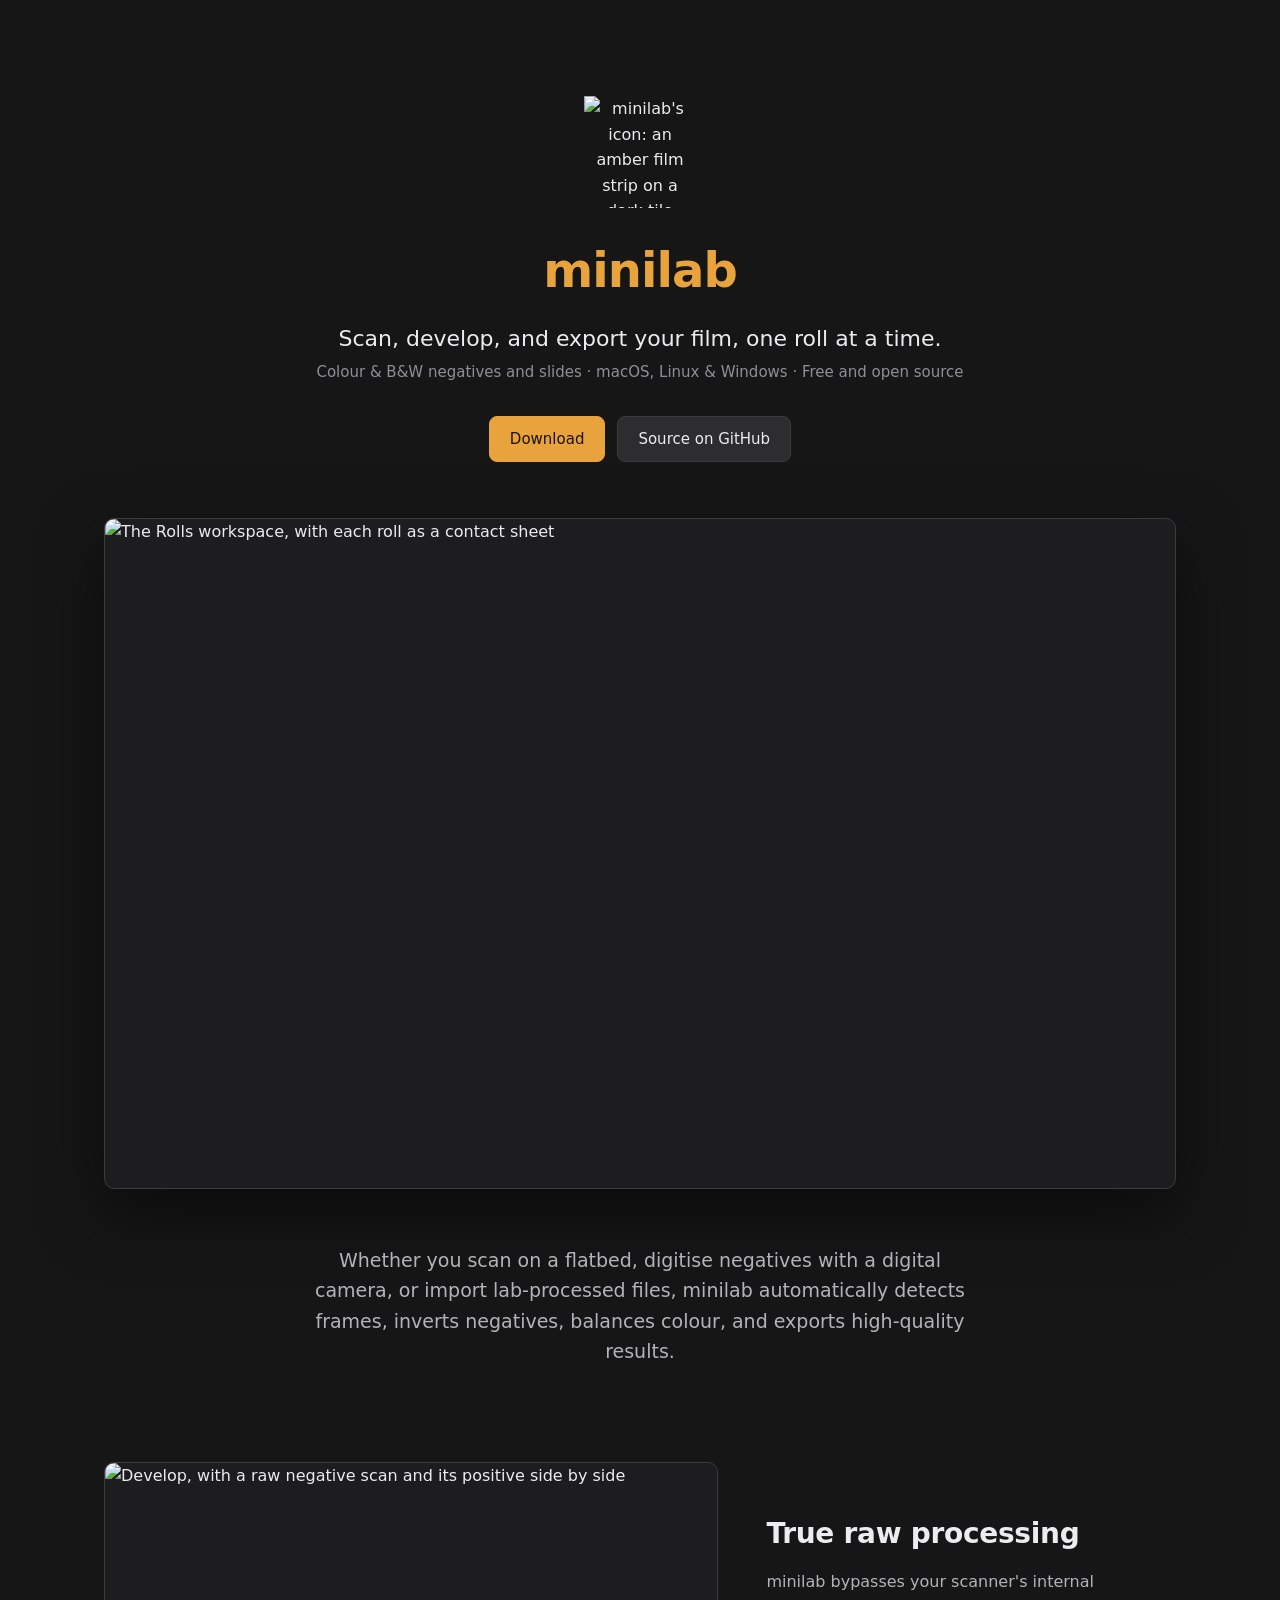
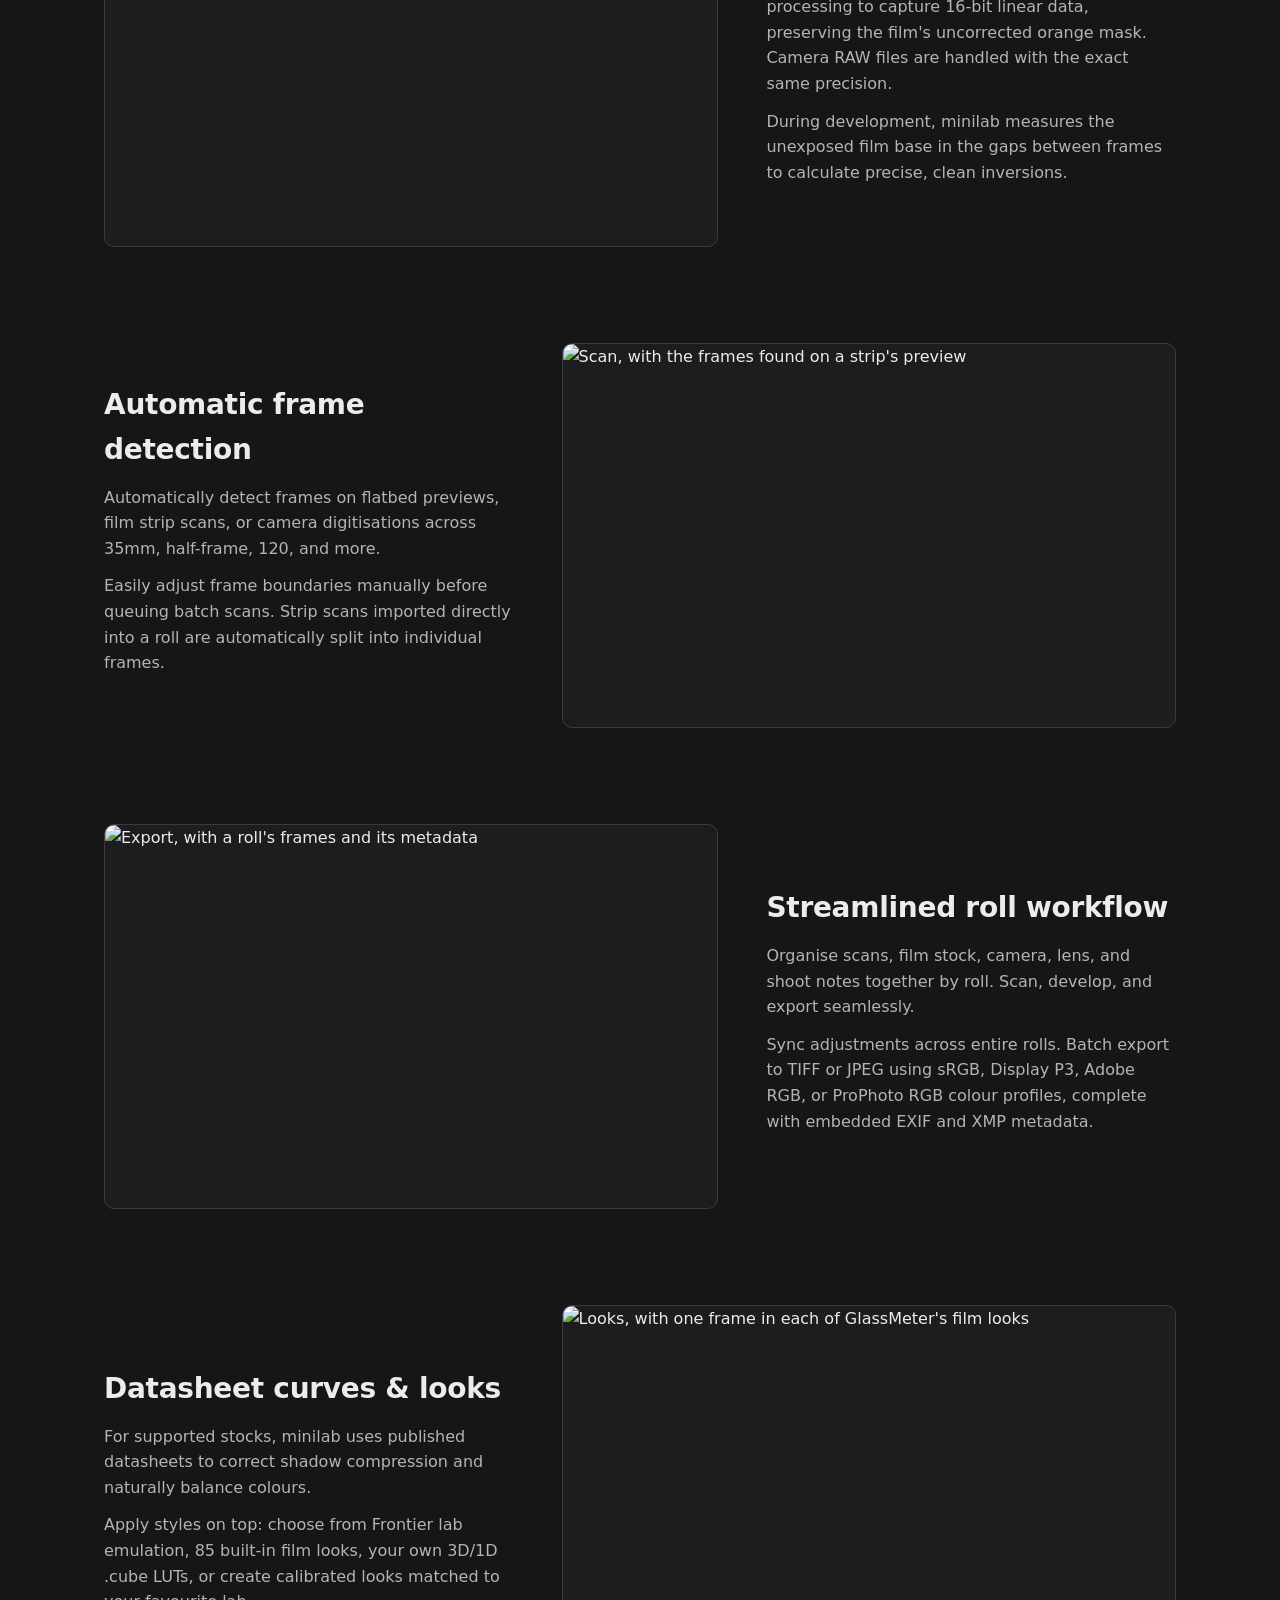
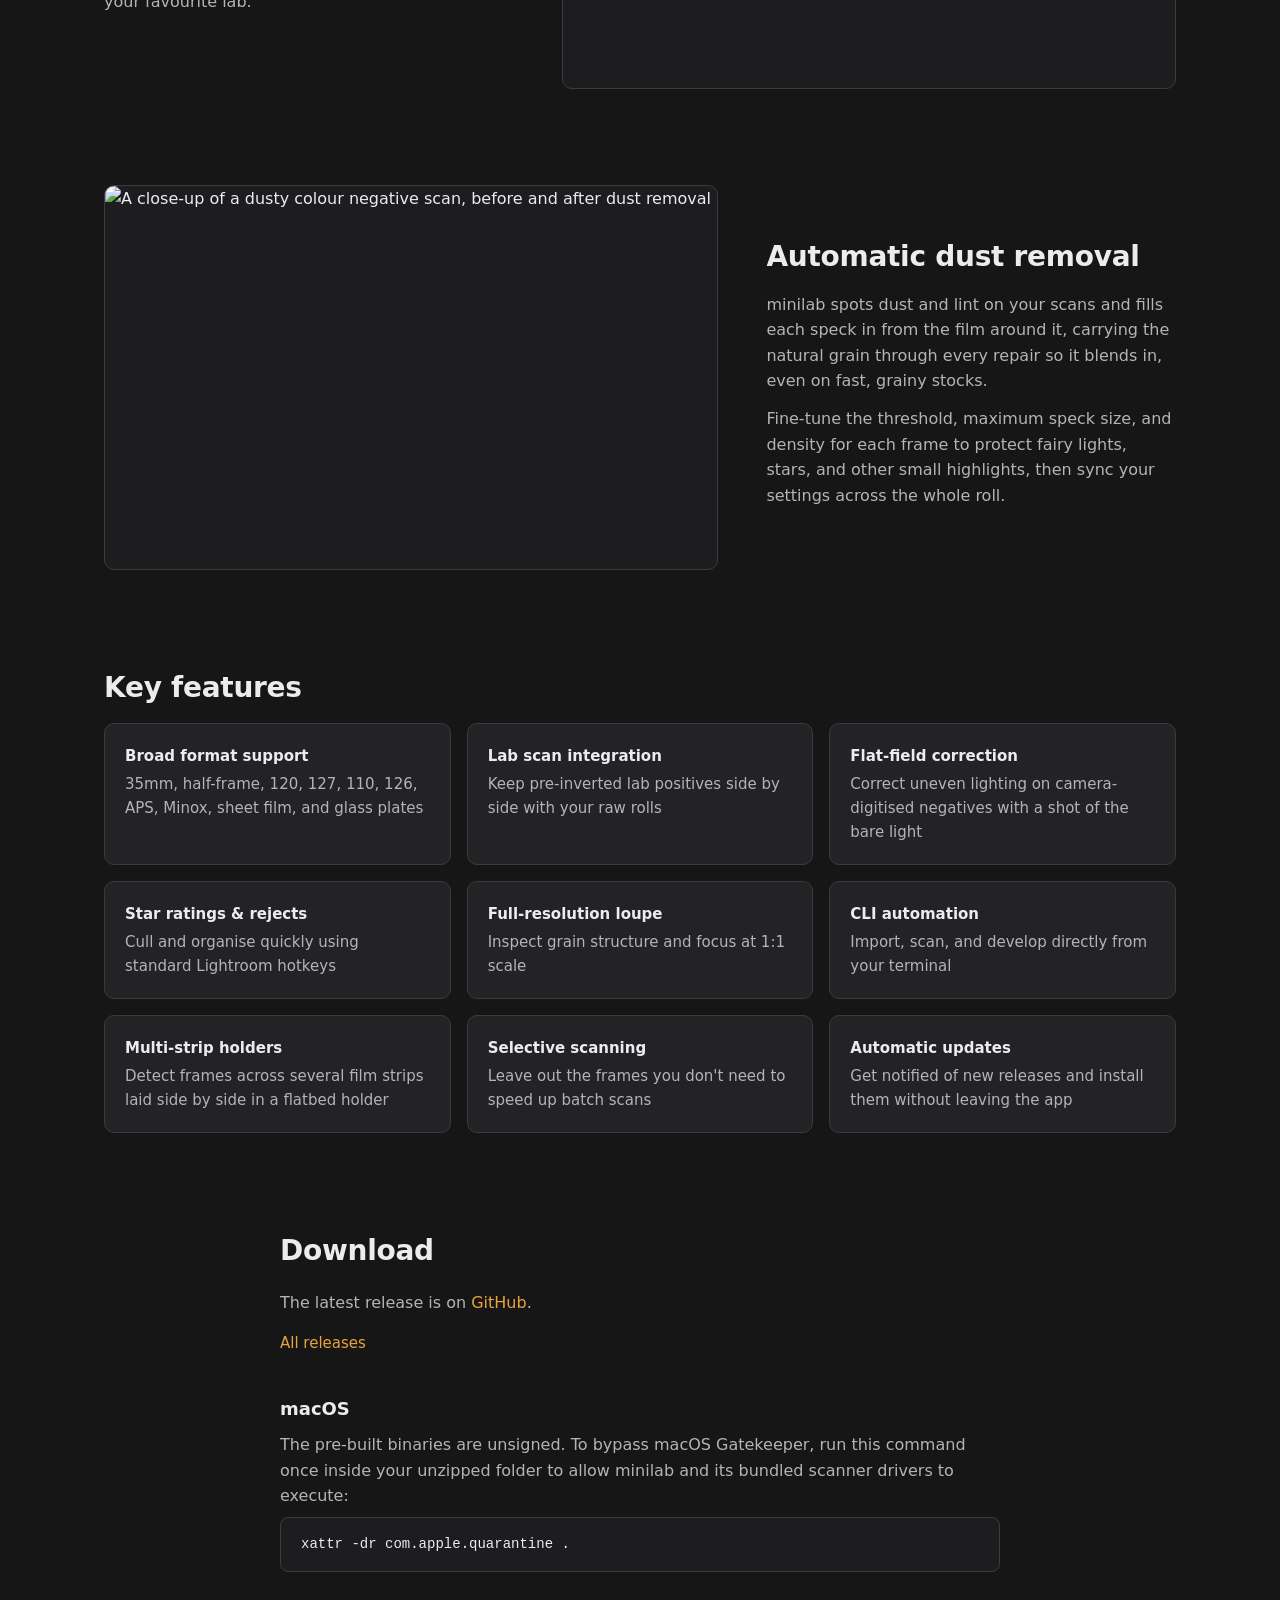
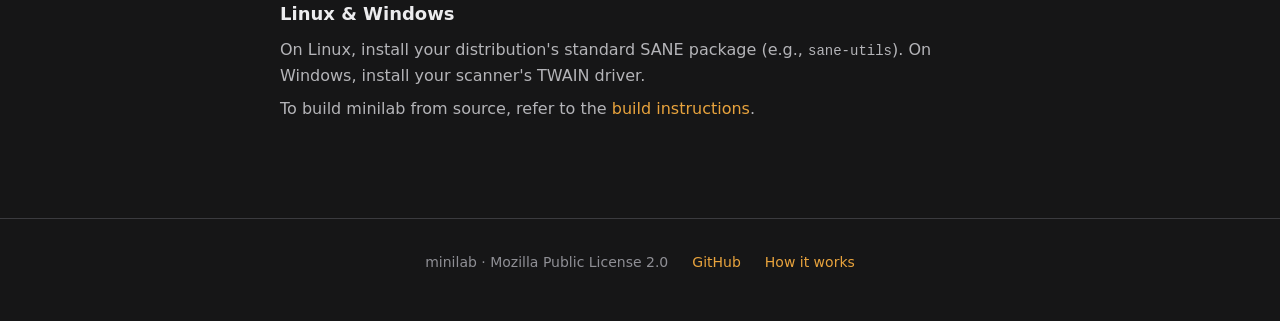
==== commit 89adf1d5: "feat: Dust removal in Develop Develop gets a Dust section: Remove dust, with Threshold, Max size and" ====
--- a/site/index.html
+++ b/site/index.html
@@ -75,6 +75,19 @@
       </div>
     </section>
 
+    <section class="feature">
+      <figure class="shot"><img src="images/dust.webp" width="2880" height="1800" loading="lazy" alt="A close-up of a dusty colour negative scan, before and after dust removal"></figure>
+      <div class="text">
+        <h2>Automatic dust removal</h2>
+        <p>minilab spots dust and lint on your scans and fills each speck in from the film around
+          it, carrying the natural grain through every repair so it blends in, even on fast, grainy
+          stocks.</p>
+        <p>Fine-tune the threshold, maximum speck size, and density for each frame to protect fairy
+          lights, stars, and other small highlights, then sync your settings across the whole
+          roll.</p>
+      </div>
+    </section>
+
     <section class="more">
       <h2>Key features</h2>
       <ul>
@@ -84,6 +97,9 @@
         <li><strong>Star ratings &amp; rejects</strong> Cull and organise quickly using standard Lightroom hotkeys</li>
         <li><strong>Full-resolution loupe</strong> Inspect grain structure and focus at 1:1 scale</li>
         <li><strong>CLI automation</strong> Import, scan, and develop directly from your terminal</li>
+        <li><strong>Multi-strip holders</strong> Detect frames across several film strips laid side by side in a flatbed holder</li>
+        <li><strong>Selective scanning</strong> Leave out the frames you don't need to speed up batch scans</li>
+        <li><strong>Automatic updates</strong> Get notified of new releases and install them without leaving the app</li>
       </ul>
     </section>
 
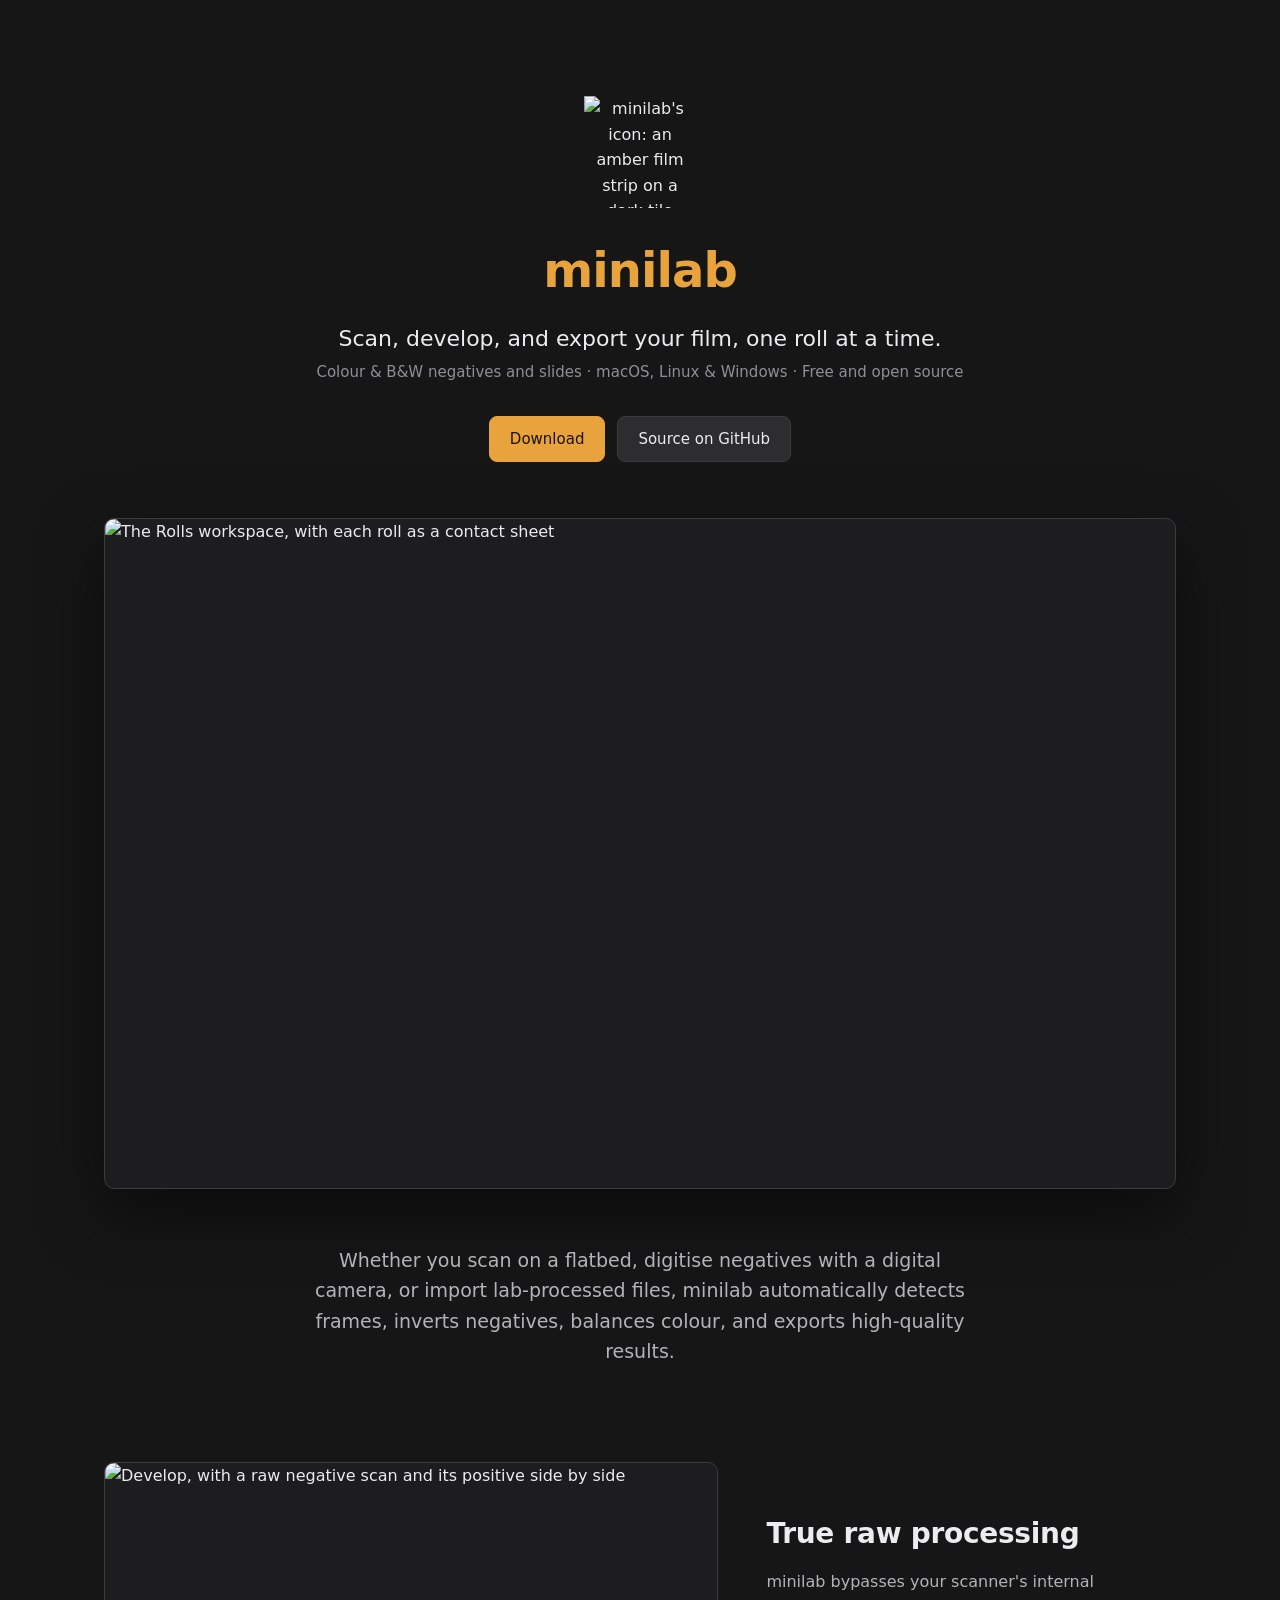
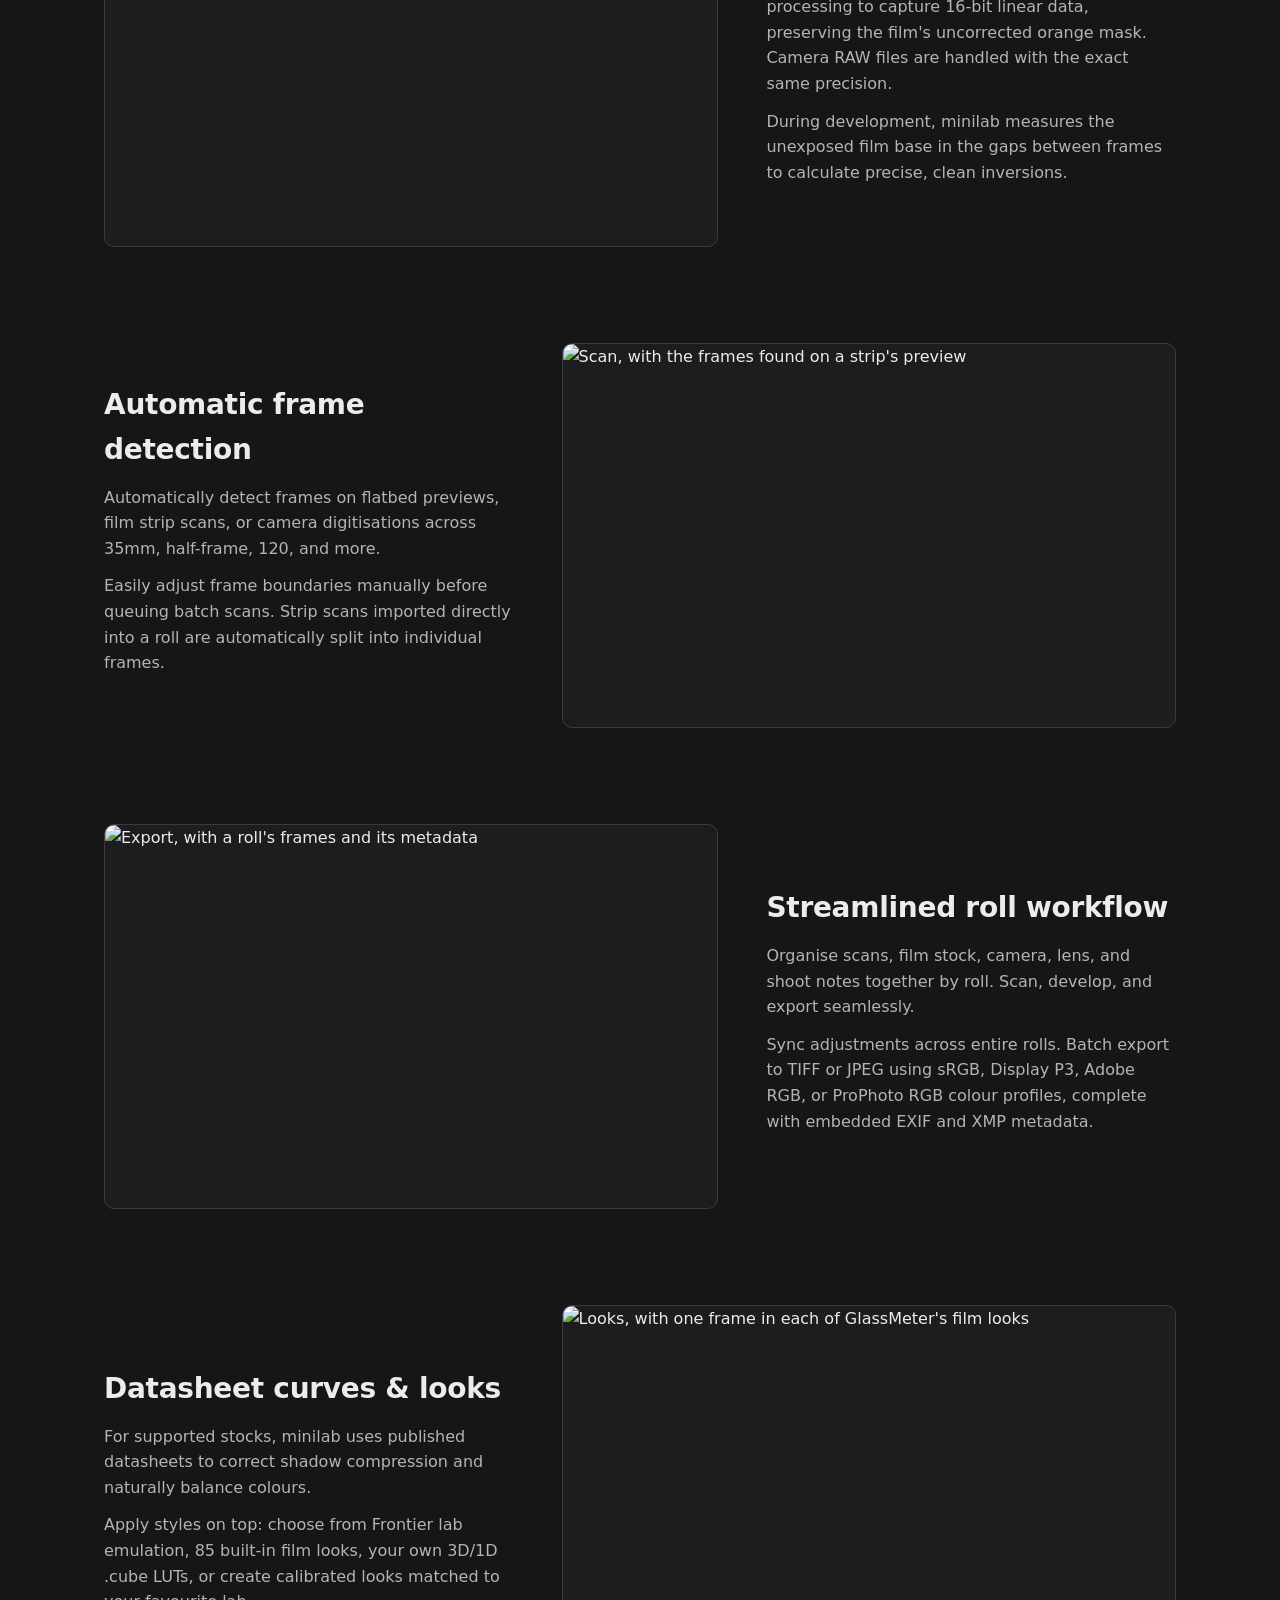
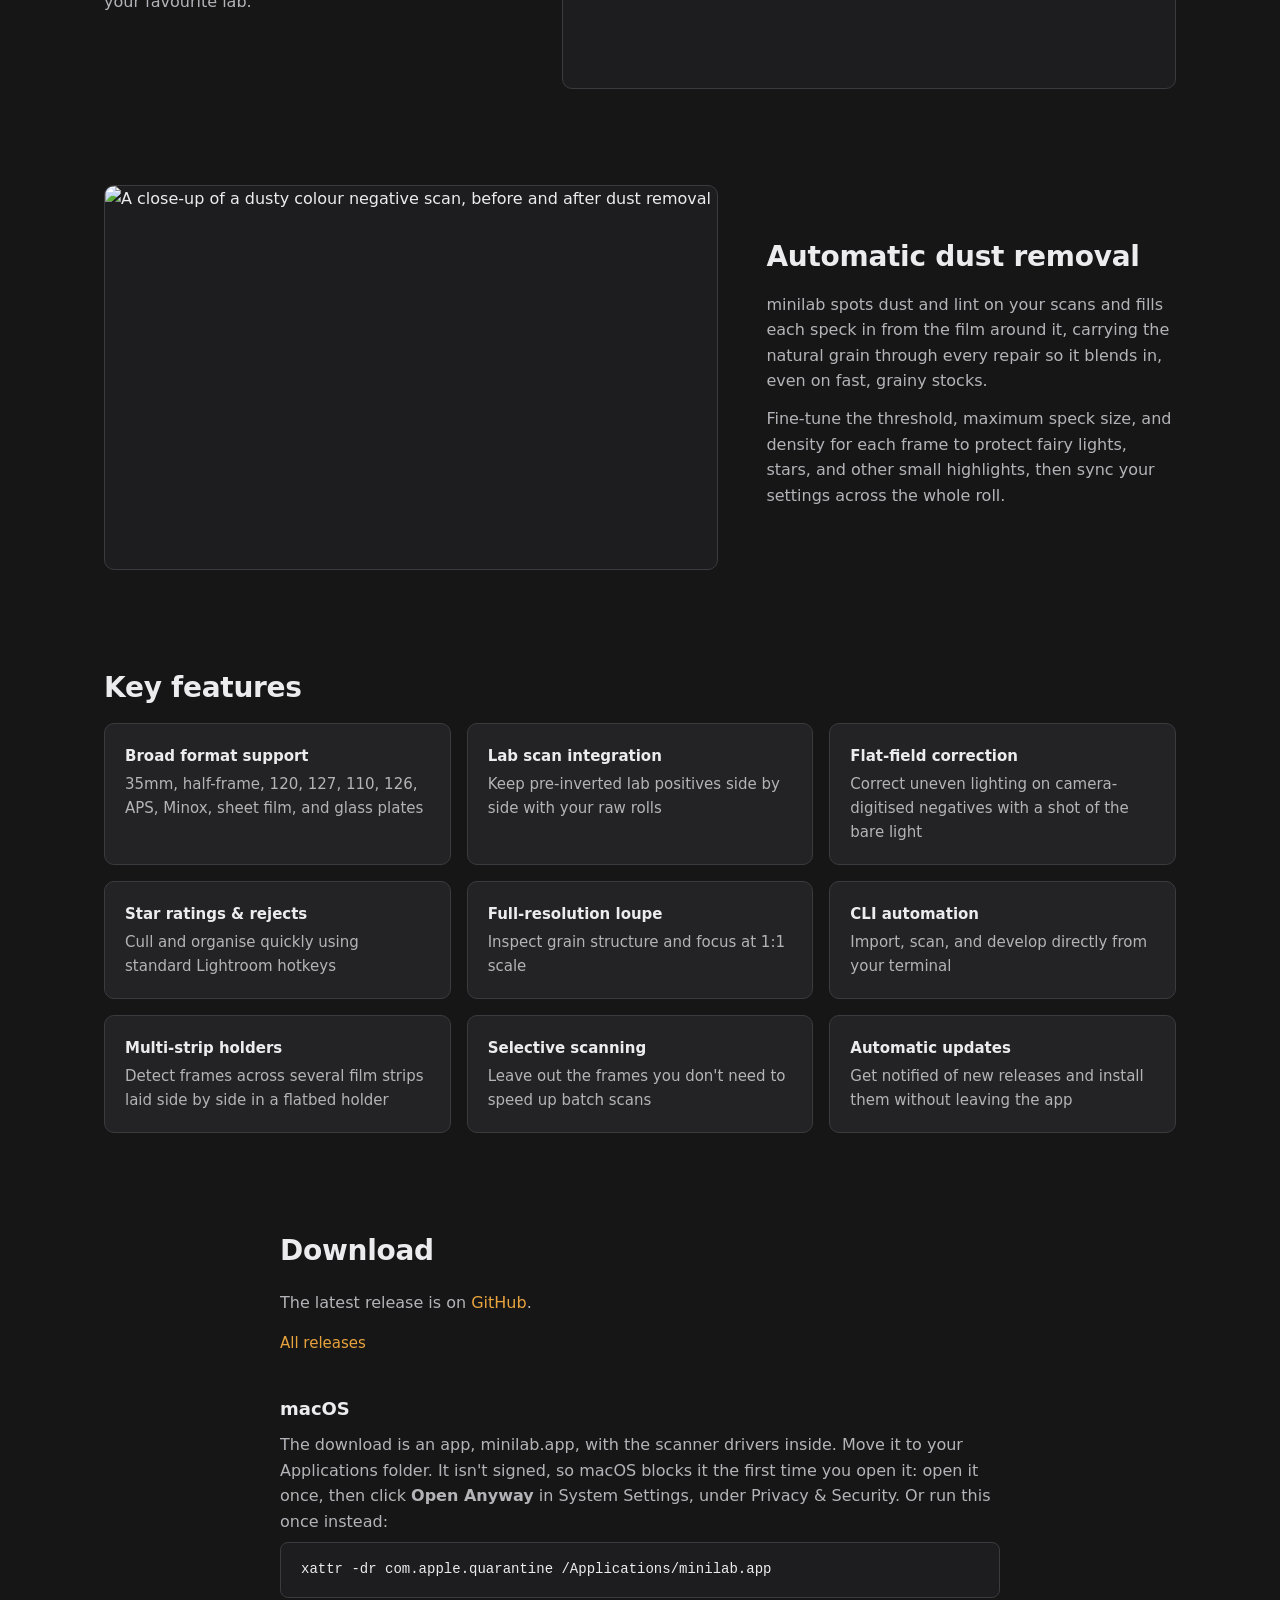
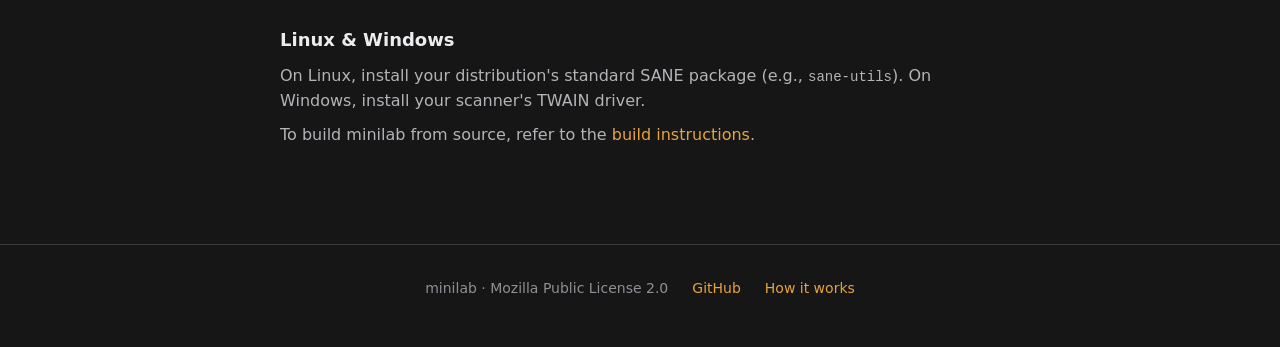
==== commit 4c57aa99: "feat: The Mac download is an app, minilab.app zig build app makes minilab.app: the program, an icon " ====
--- a/site/index.html
+++ b/site/index.html
@@ -3,10 +3,53 @@
 <head>
   <meta charset="utf-8">
   <meta name="viewport" content="width=device-width, initial-scale=1">
-  <title>minilab: scan, develop and export film</title>
-  <meta name="description" content="minilab scans, develops and exports film, a roll at a time. Colour and black and white negatives and slides, on macOS, Linux and Windows. Free and open source.">
+  <title>minilab: free film scanning and negative conversion software</title>
+  <meta name="description" content="Scan, convert and develop film negatives and slides, a roll at a time, with frame detection, dust removal and film looks. Free for macOS, Linux and Windows.">
+  <link rel="canonical" href="https://vdmkenny.github.io/minilab/">
   <link rel="icon" href="icon.svg" type="image/svg+xml">
   <link rel="stylesheet" href="style.css">
+  <meta name="theme-color" content="#161617">
+
+  <!-- What a link to the site shows on social media and in chat apps. -->
+  <meta property="og:type" content="website">
+  <meta property="og:site_name" content="minilab">
+  <meta property="og:url" content="https://vdmkenny.github.io/minilab/">
+  <meta property="og:title" content="minilab: free film scanning and negative conversion software">
+  <meta property="og:description" content="Scan, convert and develop film negatives and slides, a roll at a time, with frame detection, dust removal and film looks. Free for macOS, Linux and Windows.">
+  <meta property="og:image" content="https://vdmkenny.github.io/minilab/images/rolls.webp">
+  <meta property="og:image:type" content="image/webp">
+  <meta property="og:image:width" content="2880">
+  <meta property="og:image:height" content="1800">
+  <meta property="og:image:alt" content="The Rolls workspace, with each roll as a contact sheet">
+  <meta name="twitter:card" content="summary_large_image">
+
+  <!-- The app described for search engines. -->
+  <script type="application/ld+json">
+  {
+    "@context": "https://schema.org",
+    "@type": "SoftwareApplication",
+    "name": "minilab",
+    "description": "Scan, convert and develop film negatives and slides, a roll at a time, with frame detection, dust removal and film looks.",
+    "url": "https://vdmkenny.github.io/minilab/",
+    "downloadUrl": "https://github.com/vdmkenny/minilab/releases/latest",
+    "applicationCategory": "MultimediaApplication",
+    "operatingSystem": "macOS, Linux, Windows",
+    "license": "https://www.mozilla.org/MPL/2.0/",
+    "isAccessibleForFree": true,
+    "offers": { "@type": "Offer", "price": "0", "priceCurrency": "EUR" },
+    "image": "https://vdmkenny.github.io/minilab/icon.svg",
+    "screenshot": "https://vdmkenny.github.io/minilab/images/rolls.webp",
+    "featureList": [
+      "Raw 16-bit scanning from flatbed scanners",
+      "Frame detection on scans and camera digitisations",
+      "Colour and black and white negative conversion",
+      "Film datasheet corrections",
+      "Dust removal",
+      "Frontier lab emulation and film looks",
+      "Batch export to TIFF and JPEG with EXIF and XMP metadata"
+    ]
+  }
+  </script>
 </head>
 <body>
   <header class="hero">
@@ -22,7 +65,7 @@
 
   <main>
     <figure class="shot wide">
-      <img src="images/rolls.webp" width="2880" height="1800" alt="The Rolls workspace, with each roll as a contact sheet">
+      <img src="images/rolls.webp" width="2880" height="1800" fetchpriority="high" alt="The Rolls workspace, with each roll as a contact sheet">
     </figure>
 
     <p class="intro">Whether you scan on a flatbed, digitise negatives with a digital camera, or
@@ -111,10 +154,11 @@
 
       <div class="setup">
         <h3>macOS</h3>
-        <p>The pre-built binaries are unsigned. To bypass macOS Gatekeeper, run this command once
-          inside your unzipped folder to allow minilab and its bundled scanner drivers to
-          execute:</p>
-        <pre><code>xattr -dr com.apple.quarantine .</code></pre>
+        <p>The download is an app, minilab.app, with the scanner drivers inside. Move it to your
+          Applications folder. It isn't signed, so macOS blocks it the first time you open it:
+          open it once, then click <strong>Open Anyway</strong> in System Settings, under Privacy
+          &amp; Security. Or run this once instead:</p>
+        <pre><code>xattr -dr com.apple.quarantine /Applications/minilab.app</code></pre>
         <h3>Linux &amp; Windows</h3>
         <p>On Linux, install your distribution's standard SANE package (e.g., <code>sane-utils</code>).
           On Windows, install your scanner's TWAIN driver.</p>
